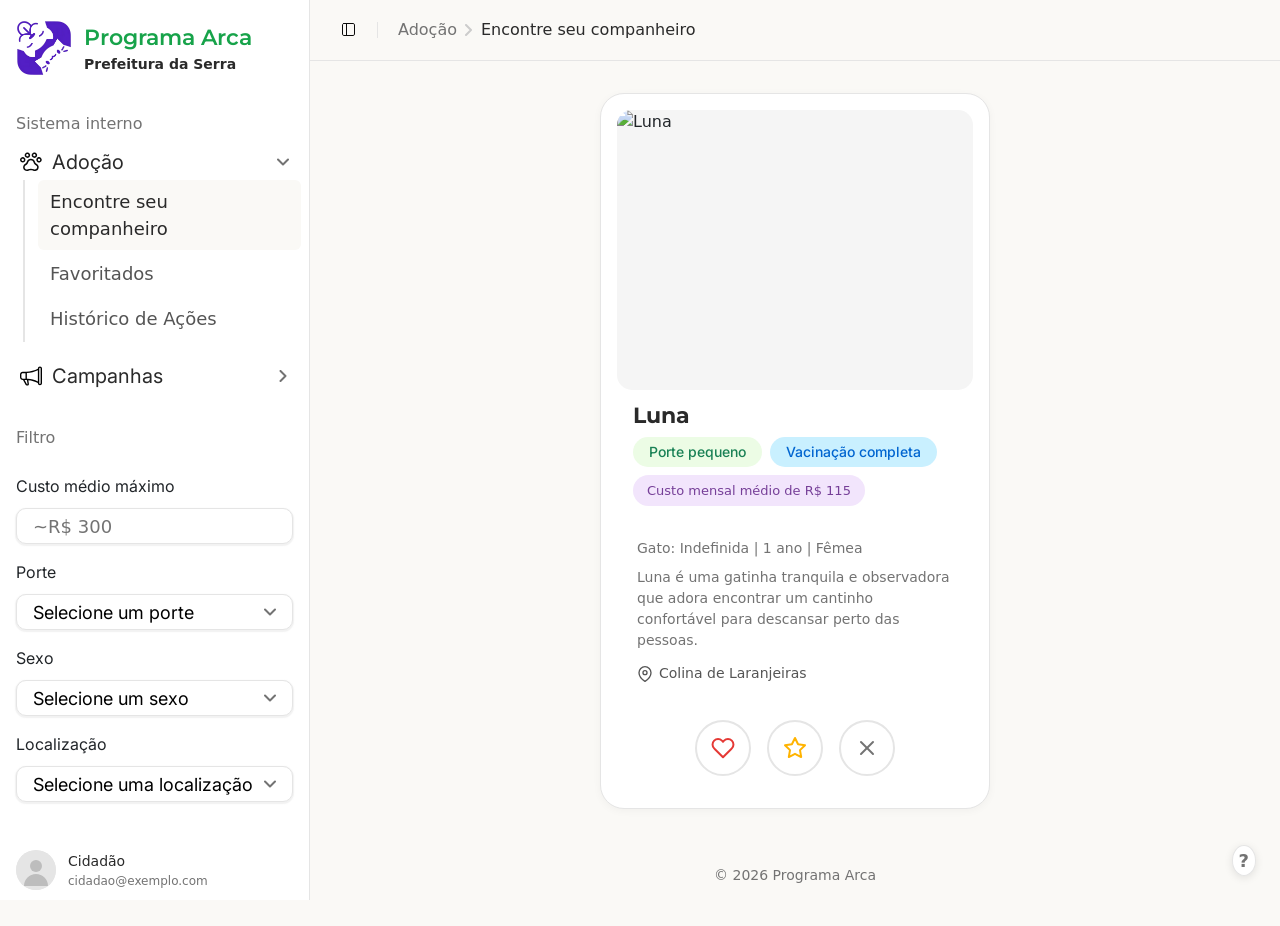
==== adocao.html @ 63f93a01 "💩 Estruturando de novo" ====
<!DOCTYPE html>
<html lang="pt-BR">
<head>
    <meta charset="UTF-8">
    <meta name="viewport" content="width=device-width, initial-scale=1.0">
    <title>Encontre seu companheiro - Programa Arca</title>
    <link rel="preconnect" href="https://fonts.googleapis.com">
    <link rel="preconnect" href="https://fonts.gstatic.com" crossorigin>
    <link href="https://fonts.googleapis.com/css2?family=Inter:ital,opsz,wght@0,14..32,100..900;1,14..32,100..900&family=Montserrat:ital,wght@0,100..900;1,100..900&display=swap" rel="stylesheet">
    <link href="https://cdn.jsdelivr.net/npm/bootstrap@5.3.8/dist/css/bootstrap.min.css" rel="stylesheet" integrity="sha384-sRIl4kxILFvY47J16cr9ZwB07vP4J8+LH7qKQnuqkuIAvNWLzeN8tE5YBujZqJLB" crossorigin="anonymous">
    <link rel="stylesheet" href="./assets/css/style.css"/>
    <link rel="stylesheet" href="./assets/css/layout_interno.css"/>
    <link rel="stylesheet" href="./assets/css/forms.css"/>
    <link rel="stylesheet" href="./assets/css/adocao.css"/>
    <link rel="shortcut icon" href="./assets/imgs/prefeitura.png" type="image/x-icon">
</head>
<body>
    <div class="sistema-container">
        <aside class="sidebar" id="sidebar">
            <div class="sidebar-header">
                <img src="./assets/imgs/Logo.svg" alt="Logo Programa Arca" class="sidebar-logo">
                <div class="sidebar-brand">
                    <span class="sidebar-brand-arca">Programa Arca</span>
                    <span class="sidebar-brand-sub">Prefeitura da Serra</span>
                </div>
            </div>

            <p class="sidebar-label">Sistema interno</p>

            <nav class="sidebar-menu">
                <div class="sidebar-menu-item active">
                    <button class="sidebar-menu-toggle" data-menu="adocao">
                        <img src="./assets/imgs/icons/pata.svg" alt="" class="sidebar-menu-icon">
                        <span>Adoção</span>
                        <img src="./assets/imgs/icons/select-icon.svg" alt="" class="sidebar-menu-arrow">
                    </button>
                    <ul class="sidebar-submenu open" id="submenu-adocao">
                        <li><a href="./adocao.html" class="active">Encontre seu companheiro</a></li>
                        <li><a href="./favoritados.html">Favoritados</a></li>
                        <li><a href="./historico.html">Histórico de Ações</a></li>
                    </ul>
                </div>
                <div class="sidebar-menu-item">
                    <button class="sidebar-menu-toggle" data-menu="campanhas">
                        <img src="./assets/imgs/icons/megafone.svg" alt="" class="sidebar-menu-icon">
                        <span>Campanhas</span>
                        <img src="./assets/imgs/icons/select-icon.svg" alt="" class="sidebar-menu-arrow">
                    </button>
                    <ul class="sidebar-submenu" id="submenu-campanhas">
                        <li><a href="./campanhas.html">Visualizar campanhas</a></li>
                    </ul>
                </div>
            </nav>

            <p class="sidebar-label">Filtro</p>

            <div class="sidebar-filtros">
                <div class="form-group-arca">
                    <label for="filtro-custo">Custo médio máximo</label>
                    <input type="text" id="filtro-custo" placeholder="~R$ 300">
                </div>
                <div class="form-group-arca">
                    <label for="filtro-porte">Porte</label>
                    <select id="filtro-porte">
                        <option value="">Selecione um porte</option>
                        <option value="pequeno">Pequeno</option>
                        <option value="medio">Médio</option>
                        <option value="grande">Grande</option>
                    </select>
                    <div class="select-arca" data-select="filtro-porte"></div>
                </div>
                <div class="form-group-arca">
                    <label for="filtro-sexo">Sexo</label>
                    <select id="filtro-sexo">
                        <option value="">Selecione um sexo</option>
                        <option value="macho">Macho</option>
                        <option value="femea">Fêmea</option>
                    </select>
                    <div class="select-arca" data-select="filtro-sexo"></div>
                </div>
                <div class="form-group-arca">
                    <label for="filtro-localizacao">Localização</label>
                    <select id="filtro-localizacao">
                        <option value="">Selecione uma localização</option>
                        <option value="colina-de-laranjeiras">Colina de Laranjeiras</option>
                        <option value="centro">Centro</option>
                        <option value="jardim-floresta">Jardim Floresta</option>
                    </select>
                    <div class="select-arca" data-select="filtro-localizacao"></div>
                </div>
            </div>

            <div class="sidebar-user mt-auto">
                <div class="sidebar-user-avatar">
                    <img src="./assets/imgs/icons/user-avatar.svg" alt="Avatar">
                </div>
                <div class="sidebar-user-info">
                    <span class="sidebar-user-name">Cidadão</span>
                    <span class="sidebar-user-email">cidadao@exemplo.com</span>
                </div>
            </div>
        </aside>

        <div class="main-content">
            <header class="topbar">
                <button class="topbar-menu-btn col-1" id="menu-toggle">
                    <svg width="24" height="24" viewBox="0 0 24 24" fill="none"><path d="M3 6H21M3 12H21M3 18H21" stroke="currentColor" stroke-width="2" stroke-linecap="round"/></svg>
                </button>
                <nav class="topbar-breadcrumb">
                    <img class="topbar-icon" src="./assets/imgs/icons/janela.svg" alt="">
                    <span class="topbar-breadcrumb-separator"></span>
                    <span>Adoção</span>
                    <svg width="8" height="12" viewBox="0 0 8 12" fill="none"><path d="M1 1L6 6L1 11" stroke="currentColor" stroke-width="2" stroke-linecap="round" stroke-linejoin="round"/></svg>
                    <span>Encontre seu companheiro</span>
                </nav>
            </header>

            <main class="content-area adocao-content" id="adocao-content">
                <div class="d-flex justify-content-center" id="swipe-card-container">
                </div>
            </main>

            <footer class="main-footer">
                <p>© 2026 Programa Arca</p>
            </footer>
        </div>
    </div>

    <!-- Botão de ajuda -->
    <button class="btn-ajuda" id="btn-ajuda">?</button>

    <!-- Modal de ajuda -->
    <div class="modal-overlay" id="modal-ajuda">
        <div class="modal-ajuda">
            <div class="modal-ajuda-header">
                <h2>Como funciona para adotar?</h2>
                <button class="modal-ajuda-close" id="modal-ajuda-close">&times;</button>
            </div>
            <div class="modal-ajuda-body">
                <p>Ao clicar no <strong>ícone de coração</strong>, você demonstra interesse em adotar e seus dados são enviados para a organização responsável pelo animal.</p>
                <p><strong>Mantenha suas informações atualizadas!</strong> É por meio delas que a ONG poderá entrar em contato com você para dar os próximos passos e ajudar esse encontro especial a acontecer. 🐾</p>
            </div>
        </div>
    </div>

    <script src="./assets/js/select.js"></script>
    <script src="./assets/js/adocao.js"></script>
    <script src="./assets/js/sistema.js"></script>
</body>
</html>
---- assets/css/style.css ----
:root {
    --cor-primaria: #FAF9F6;
    --cor-secundaria: #6B4EFF;
    --cor-terciaria: #17A34A;
    --cor-preto-0: #000000;
    --cor-preto: #2A2A2A;
    --bg-cor-info: #C9F0FF;
    --bg-cor-aviso: #FFEFD7;
    --bg-cor-sucesso: #ECFCE5;
    --text-cor-info: #0065D0;
    --text-cor-aviso: #A05E03;
    --text-cor-sucesso: #198155;
}

/* Geral */

body {
    width: 100%;
    background-color: var(--cor-primaria);
    scroll-behavior: smooth;
    overflow-x: hidden;
    &::-webkit-scrollbar {
        display: none;
    }
}

/* Fontes */

h1, h2 {
    font-family: "Montserrat", sans-serif;
    font-optical-sizing: auto;
    font-weight: 900;
    font-style: normal;
}

h3 {
    font-family: "Montserrat", sans-serif;
    font-optical-sizing: auto;
    font-weight: 800;
    font-style: normal;
}

h4 {
    font-family: "Montserrat", sans-serif;
    font-optical-sizing: auto;
    font-weight: 700;
    font-style: normal;
}

h5 {
    font-family: "Montserrat", sans-serif;
    font-optical-sizing: auto;
    font-weight: 600;
    font-style: normal;
}

.corpo {
    font-family: "Inter", sans-serif;
    font-optical-sizing: auto;
    font-weight: 400;
    font-style: normal;   
    font-size: 18px;
}

.corpo-lg {
    font-size: 20px !important;
}
.corpo-sm {
    font-size: 16px !important;
}
.corpo-micro {
    font-weight: 500 !important;
    font-size: 14px !important;
}

/* Botão */

.botao-arca {
    display: inline-block;
    padding: 1.5vh 2vw;
    font-size: clamp(1rem, 2.4vh, 1.3rem);
    font-family: "Montserrat", sans-serif;
    font-weight: 600;
    line-height: 1;
    color: var(--cor-primaria);
    background-color: transparent;
    border: 1px solid var(--cor-primaria);
    text-align: center;
    white-space: nowrap;
    vertical-align: baseline;
    border-radius: 48px;
    transition: 250ms ease-out;

    &:hover {
        background-color: var(--cor-terciaria) !important;
    }
}

.botao-roxo {
    color: var(--cor-secundaria) !important;
    border: 1px solid var(--cor-secundaria) !important;

    &:hover {
        color: var(--cor-primaria) !important;
        background-color: var(--cor-secundaria) !important;
    }
}

a {
    text-decoration: none;
}

/* Badges */

.badge-arca {
    display: inline-block;
    padding: 8px 16px;
    font-size: 14px;
    font-family: "Inter", sans-serif;
    font-weight: 500;
    line-height: 1;
    color: var(--cor-preto);
    background-color: #DFDFDF;
    text-align: center;
    white-space: nowrap;
    vertical-align: baseline;
    border-radius: 32px;
    user-select: none;
}

.badge-arca-info {
    color: var(--text-cor-info) !important;
    background-color: var(--bg-cor-info) !important;
}

.badge-arca-aviso {
    color: var(--text-cor-aviso) !important;
    background-color: var(--bg-cor-aviso) !important;
}

.badge-arca-sucesso {
    color: var(--text-cor-sucesso) !important;
    background-color: var(--bg-cor-sucesso) !important;
}

.badge-arca-roxa {
    color: var(--cor-preto) !important;
    background-color: #B093FE !important;
}

.badge-arca-rosa {
    color: #763F98 !important;
    background-color: #F2E5FC !important;
}

/* Cards de campanha */

.card-campanha, .card-org {
    border-radius: 24px !important;
    border-color: #E5E5E5;
}

.card-campanha-text {
    h4 {
        font-size: 1.4rem;
    }
}
---- assets/css/layout_interno.css ----
/* Layout principal */
.sistema-container {
    display: flex;
    min-height: 100vh;
}

/* Estrutura da Barra lateral */
.sidebar {
    width: 310px;
    height: 100vh;
    background-color: white;
    border-right: 1px solid #E5E5E5;
    display: flex;
    flex-direction: column;
    position: fixed;
    top: 0;
    left: 0;
    z-index: 100;
    overflow-y: scroll;
    scrollbar-width: none;
    transition: transform 0.3s ease;

    /* Header da barra lateral (logo etc) */
    .sidebar-header {
        display: flex;
        align-items: center;
        gap: 12px;
        padding: 20px 16px;

        .sidebar-logo {
            width: 56px;
            height: 56px;
        }

        .sidebar-brand {
            display: flex;
            flex-direction: column;
        }

        .sidebar-brand-arca {
            font-family: "Montserrat", sans-serif;
            font-weight: 600;
            font-size: 22px;
            color: var(--cor-terciaria);
        }

        .sidebar-brand-sub {
            font-size: 14px;
            font-weight: 600;
            color: var(--cor-preto);
        }
    }

    /* Label que serve de divisor */
    .sidebar-label {
        padding: 16px 16px 8px;
        font-size: 16px;
        margin: 0;
        color: #737373;
    }

    /* Itens da barra (telas, filtros etc) */

    .sidebar-menu {
        padding: 0 8px;
    }

    .sidebar-menu-item {
        margin-bottom: 4px;
    }

    .sidebar-menu-toggle {
        display: flex;
        align-items: center;
        gap: 10px;
        width: 100%;
        padding: 10px 12px;
        background: none;
        border: none;
        border-radius: 8px;
        font-family: "Inter", sans-serif;
        font-size: 20px;
        font-weight: 400;
        color: var(--cor-preto);
        cursor: pointer;
        transition: background-color 0.2s;
    
        &:hover {
            background-color: #F5F5F5;
        }
    }

    .sidebar-menu-icon {
        width: 22px;
        height: 22px;
    }

    .sidebar-menu-arrow {
        margin-left: auto;
        width: 12px;
        height: 8px;
        color: #737373;
        transform: rotate(-90deg);
        transition: transform 0.2s;
    }

    .sidebar-menu-item.active .sidebar-menu-arrow {
        transform: rotate(0deg);
    }

    .sidebar-submenu {
        position: relative;
        list-style: none;
        padding: 0 0 0 30px;
        max-height: 0;
        overflow: hidden;
        transition: max-height 0.3s ease;
    
        &.open {
            max-height: 200px;
        }
    
        li {
            margin-bottom: 2px;
        }
    
        a {
            display: block;
            padding: 8px 12px;
            font-size: 18px;
            color: #555;
            text-decoration: none;
            border-radius: 6px;
            transition: all 0.2s;
    
            &:hover {
                background-color: #F5F5F5;
                color: var(--cor-preto);
            }
    
            &.active {
                background-color: var(--cor-primaria);
                color: var(--cor-preto);
                font-weight: 500;
            }
        }

        &::before {
            content: "";
            position: absolute;
            left: 15px;
            height: 100%;
            width: 2px;
            background-color: #E5E5E5;
            /* border: 1px solid red; */
        }
    }

    /* Filtros na sidebar */
    .sidebar-filtros {
        padding: 16px;
    }
    
    .sidebar-filtros .form-group-arca {
        margin-bottom: 16px;
    }
    
    /* Usuário no footerzinho */
    .sidebar-user {
        display: flex;
        align-items: center;
        gap: 12px;
        padding: 16px;
    }
    
    .sidebar-user-avatar {
        width: 40px;
        height: 40px;
        border-radius: 50%;
        background-color: #E5E5E5;
        display: flex;
        align-items: center;
        justify-content: center;
        overflow: hidden;
    
        img {
            width: 100%;
            height: 100%;
            object-fit: cover;
        }
    }
    
    .sidebar-user-info {
        display: flex;
        flex-direction: column;
    }
    
    .sidebar-user-name {
        font-size: 14px;
        font-weight: 500;
        color: var(--cor-preto);
    }
    
    .sidebar-user-email {
        font-size: 12px;
        color: #737373;
    }
}


/* Conteúdo principal fora menu */
.main-content {
    flex: 1;
    margin-left: 310px;
    display: flex;
    flex-direction: column;
    min-height: 100vh;
}

/* Barra de breadcrumb na parte de cima*/
.topbar {
    display: flex;
    align-items: center;
    gap: 16px;
    padding: 10px 32px;
    background-color: transparent;
    border-bottom: 1px solid #E5E5E5;
}

.topbar-menu-btn {
    display: none;
    background: none;
    border: none;
    padding: 4px;
    cursor: pointer;
    color: var(--cor-preto);

    &:hover {
        background-color: #F5F5F5;
    }
}

.topbar-breadcrumb {
    display: flex;
    align-items: center;
    gap: 8px;
    font-size: 16px;
    color: #737373;

    svg {
        color: #ccc;
    }

    span:last-child {
        color: var(--cor-preto);
        font-weight: 500;
    }

    .topbar-breadcrumb-separator {
        width: 1px;
        height: 16px;
        margin: 12px;
        background-color: #E5E5E5;
    }

}


/* Área de conteúdo */
.content-area {
    flex: 1;
    padding: 32px;
}

.content-header {
    display: flex;
    justify-content: space-between;
    align-items: center;
    margin-bottom: 32px;
}

.content-title {
    font-family: "Montserrat", sans-serif;
    font-size: 24px;
    font-weight: 700;
    color: var(--cor-preto);
    display: none;
}


/* Footer */
.main-footer {
    padding: 24px 32px;
    text-align: center;
    font-size: 14px;
    color: #737373;
}

/* Responsivo */
@media (max-width: 992px) {
    .sidebar {
        transform: translateX(-100%);

        &.open {
            transform: translateX(0);
        }
    }

    .main-content {
        margin-left: 0;
    }

    .topbar-menu-btn {
        display: block;
    }

    .content-title {
        display: block;
    }

    .content-area {
        padding: 24px 16px;
    }
}
---- assets/css/forms.css ----
/* Customizações de input padrão */
.form-group-arca {
    label {
        font-family: "Inter", sans-serif;
        font-optical-sizing: auto;
        font-weight: 400;
        font-style: normal;   
        font-size: 16px;
        margin-bottom: 10px;
    }

    input {
        width: 100%;
        height: 36px;
        padding: 12px 16px;
        border: 1px solid #E5E5E5;
        border-radius: 10px;
        box-shadow: 0px 1px 1px 1px rgba(229, 229, 229, 0.5);
        font-size: 18px;
        color: #000000;
        transition: border-color 0.2s;
        background-color: white;
    
        &:focus {
            outline: none;
            border-color: #737373;
            box-shadow: 0 0 0 3px rgba(229, 229, 229, 1);
        }
    
        &::placeholder {
            color: #737373;
        }
    }

    select {
        display: none;
    }
}

button {
    width: 100%;
    height: 36px;
    background-color: white;
    color: var(--cor-preto);
    border: 1px solid #E5E5E5;
    border-radius: 10px;
    font-size: 16px;
    font-weight: 500;
    cursor: pointer;
    transition: background-color 0.3s;

    &[type="submit"] {
        background-color: var(--cor-terciaria);
        color: white;
        border: none;
        font-weight: 300;
        
        &:hover {
            background-color: #169042;
        }
    }
    &:hover {
        background-color: #F5F5F5;
    }
}

/* Select customizado */
.select-arca {
    position: relative;
    width: 100%;
    font-family: "Inter", sans-serif;
}

.select-arca-trigger {
    display: flex;
    align-items: center;
    justify-content: space-between;
    width: 100%;
    height: 36px;
    padding: 12px 16px;
    background-color: white;
    border: 1px solid #E5E5E5;
    border-radius: 10px;
    box-shadow: 0px 1px 1px 1px rgba(229, 229, 229, 0.5);
    font-size: 18px;
    color: #000000;
    cursor: pointer;
    transition: border-color 0.2s;

    &:hover {
        border-color: #737373;
    }
}

.select-arca-trigger img {
    width: 12px;
    height: 8px;
    color: #737373;
    transition: transform 0.2s;
}

.select-arca.aberto .select-arca-trigger img {
    transform: rotate(180deg);
}

.select-arca-options {
    position: absolute;
    top: calc(100% + 4px);
    left: 0;
    width: 100%;
    background-color: white;
    border: 1px solid #E5E5E5;
    border-radius: 10px;
    box-shadow: 0 4px 12px rgba(0, 0, 0, 0.1);
    z-index: 1000;
    opacity: 0;
    visibility: hidden;
    transform: translateY(-8px);
    transition: all 0.2s ease;
    max-height: 200px;
    overflow-y: auto;
    scrollbar-width: none;
}

.select-arca.aberto .select-arca-options {
    opacity: 1;
    visibility: visible;
    transform: translateY(0);
}

.select-arca-header {
    padding: 12px 16px 8px;
    font-size: 14px;
    color: #737373;
}

.select-arca-option {
    display: flex;
    align-items: center;
    justify-content: space-between;
    padding: 12px 16px;
    font-size: 16px;
    color: #000000;
    cursor: pointer;
    transition: background-color 0.15s;

    &:first-of-type {
        border-radius: 10px 10px 0 0;
    }

    &:last-child {
        border-radius: 0 0 10px 10px;
    }

    &:hover {
        background-color: #F5F5F5;
    }

    &.selected {
        font-weight: 500;
    }
}

.select-arca-option-check {
    width: 16px;
    height: 16px;
    color: var(--cor-preto);
    opacity: 0;
    transition: opacity 0.15s;
}

.select-arca-option.selected .select-arca-option-check {
    opacity: 1;
}

@media (max-width: 992px) {
    .form-group-arca {
        margin-bottom: 16px !important;
    }
}
---- assets/css/adocao.css ----
.adocao-content {
    display: flex;
    flex-direction: column;
    align-items: center;
    justify-content: center;
    min-height: calc(100vh - 140px);
    padding: 32px;
}

#swipe-card-container {
    width: 100%;
    display: flex;
    justify-content: center;
}

#swipe-card-container .card-animal {
    animation: fadeInCard 0.35s ease-out;
    transition: opacity 0.3s ease, transform 0.3s ease;
}

#swipe-card-container .card-animal.saindo {
    opacity: 0;
    transform: translateX(40px) scale(0.95);
}

@keyframes fadeInCard {
    from {
        opacity: 0;
        transform: translateX(-20px) scale(0.97);
    }
    to {
        opacity: 1;
        transform: translateX(0) scale(1);
    }
}

/* Estado vazio */
.swipe-empty {
    text-align: center;
    color: #737373;
    padding: 60px 32px;
}

.swipe-empty h3 {
    font-family: "Montserrat", sans-serif;
    font-size: 22px;
    font-weight: 600;
    margin-bottom: 8px;
    color: var(--cor-preto);
}

/* Card do animal */
.card-animal {
    width: 100%;
    max-width: 390px;
    border-radius: 24px !important;
    border: 1px solid #E5E5E5;
    overflow: hidden;
    background: white;
    box-shadow: 0 2px 8px rgba(0, 0, 0, 0.04);
    transition: box-shadow 0.2s;

    &:hover {
        box-shadow: 0 4px 16px rgba(0, 0, 0, 0.08);
    }

    .card-body {
        display: flex;
        flex-direction: column;
        gap: 12px;
        padding: 0;
    }
}

.card-animal-img {
    width: 100%;
    height: 280px;
    border-radius: 15px;
    object-fit: cover;
    background-color: #F5F5F5;
}

.card-animal-text {
    padding: 0 16px;

    h4 {
        font-family: "Montserrat", sans-serif;
        font-size: 1.4rem;
        font-weight: 700;
        color: var(--cor-preto);
        margin-bottom: 8px;
    }
}

.card-animal-badges {
    display: flex;
    flex-wrap: wrap;
    gap: 8px;
    margin-bottom: 8px;
}

.card-animal-custo {
    display: inline-block;
    padding: 6px 14px;
    font-size: 13px;
    font-weight: 500;
    color: #763F98;
    background-color: #F2E5FC;
    border-radius: 16px;
    margin-bottom: 12px;
}

.card-animal-info {
    padding: 0 20px;

    p {
        font-size: 14px;
        color: #737373;
        margin-bottom: 8px;
        line-height: 1.5;

        &:last-child {
            margin-bottom: 0;
        }
    }
}

.card-animal-localizacao {
    display: flex;
    align-items: center;
    gap: 6px;
    padding: 0 20px;
    font-size: 14px;
    color: #555;
    margin-bottom: 8px;

    svg {
        width: 16px;
        height: 16px;
        flex-shrink: 0;
    }
}

.card-animal-footer {
    display: flex;
    align-items: center;
    justify-content: center;
    gap: 16px;
    padding: 16px 20px;
}

/* Botões de ação */
.action-btn {
    position: relative;
    width: 56px;
    height: 56px;
    border-radius: 50%;
    border: 2px solid #E5E5E5;
    background: white;
    display: flex;
    align-items: center;
    justify-content: center;
    cursor: pointer;
    transition: all 0.2s ease;
}

.action-btn:hover {
    border-color: #ccc;
    transform: translateY(-2px);
}

.action-btn svg {
    width: 24px;
    height: 24px;
    transition: all 0.2s ease;
}

/* Botão de interesse (coração) */
.action-btn.btn-interesse {
    border-color: #E5E5E5;
    background: white;

    svg {
        stroke: #E53935;
        fill: none;
    }
}

.action-btn.btn-interesse:hover {
    border-color: #E53935;
    background: #FFEBEE;
}

.action-btn.action-btn.btn-interesse.active {
    border-color: #E53935;
    background: #FFF5F5;

    svg {
        fill: #E53935;
    }
}

/* Botão de favorito (estrela) */
.action-btn.btn-favorito {
    border-color: #E5E5E5;
    background: white;

    svg {
        stroke: #FFB300;
        fill: none;
    }
}

.action-btn.btn-favorito:hover {
    border-color: #FFB300;
    background: #FFFDE7;
}

.action-btn.btn-favorito.active {
    border-color: #FFB300;
    background: #FFFDE7;

    svg {
        fill: #FFB300;
    }
}

/* Botão de próximo (X) */
.action-btn.btn-proximo {
    border-color: #E5E5E5;
    background: white;

    svg {
        stroke: #737373;
    }
}

.action-btn.btn-proximo:hover {
    border-color: #737373;
    background: #F5F5F5;
}

/* Tooltip */
.action-btn .tooltip-text {
    position: absolute;
    bottom: calc(100% + 10px);
    left: 50%;
    transform: translateX(-50%);
    background: var(--cor-preto);
    color: white;
    font-size: 12px;
    font-family: "Inter", sans-serif;
    padding: 6px 12px;
    border-radius: 6px;
    white-space: nowrap;
    opacity: 0;
    visibility: hidden;
    transition: all 0.2s ease;
    pointer-events: none;
}

.action-btn .tooltip-text::after {
    content: "";
    position: absolute;
    top: 100%;
    left: 50%;
    transform: translateX(-50%);
    border: 5px solid transparent;
    border-top-color: var(--cor-preto);
}

.action-btn:hover .tooltip-text {
    opacity: 1;
    visibility: visible;
}

/* Botão de ajuda */
.btn-ajuda {
    position: fixed;
    bottom: 24px;
    right: 24px;
    width: 40px;
    height: 40px;
    border-radius: 50%;
    background: white;
    border: 1px solid #E5E5E5;
    box-shadow: 0 2px 8px rgba(0, 0, 0, 0.1);
    font-size: 18px;
    font-weight: 600;
    color: #737373;
    cursor: pointer;
    display: flex;
    align-items: center;
    justify-content: center;
    z-index: 50;
    transition: all 0.2s ease;
    width: auto;
    height: auto;

    &:hover {
        background: #F5F5F5;
        border-color: #ccc;
    }
}

/* Modal de ajuda */
.modal-overlay {
    position: fixed;
    top: 0;
    left: 0;
    width: 100%;
    height: 100%;
    background-color: rgba(0, 0, 0, 0.5);
    display: flex;
    align-items: center;
    justify-content: center;
    z-index: 1000;
    opacity: 0;
    visibility: hidden;
    transition: all 0.3s ease;

    &.open {
        opacity: 1;
        visibility: visible;
    }
}

.modal-ajuda {
    background: white;
    border-radius: 16px;
    width: 90%;
    max-width: 500px;
    padding: 32px;
    transform: scale(0.9);
    transition: transform 0.3s ease;

    .modal-overlay.open & {
        transform: scale(1);
    }
}

.modal-ajuda-header {
    display: flex;
    justify-content: space-between;
    align-items: center;
    margin-bottom: 20px;

    h2 {
        font-family: "Montserrat", sans-serif;
        font-size: 20px;
        font-weight: 700;
        color: var(--cor-preto);
        margin: 0;
    }
}

.modal-ajuda-close {
    background: none;
    border: none;
    font-size: 28px;
    color: #737373;
    cursor: pointer;
    padding: 0;
    line-height: 1;
    width: auto;
    height: auto;

    &:hover {
        color: var(--cor-preto);
        background: none;
    }
}

.modal-ajuda-body {
    p {
        font-size: 16px;
        color: #555;
        line-height: 1.6;
        margin-bottom: 16px;

        &:last-child {
            margin-bottom: 0;
        }

        strong {
            color: var(--cor-preto);
        }
    }
}

/* Responsivo */
@media (max-width: 768px) {
    .adocao-content {
        padding: 16px;
    }

    #swipe-card-container {
        max-width: 100%;
    }

    .card-animal {
        max-width: 100%;
    }

    .card-animal-footer {
        gap: 12px;
    }

    .action-btn {
        width: 40px;
        height: 40px;
    }

    .action-btn svg {
        width: 20px;
        height: 20px;
    }
}
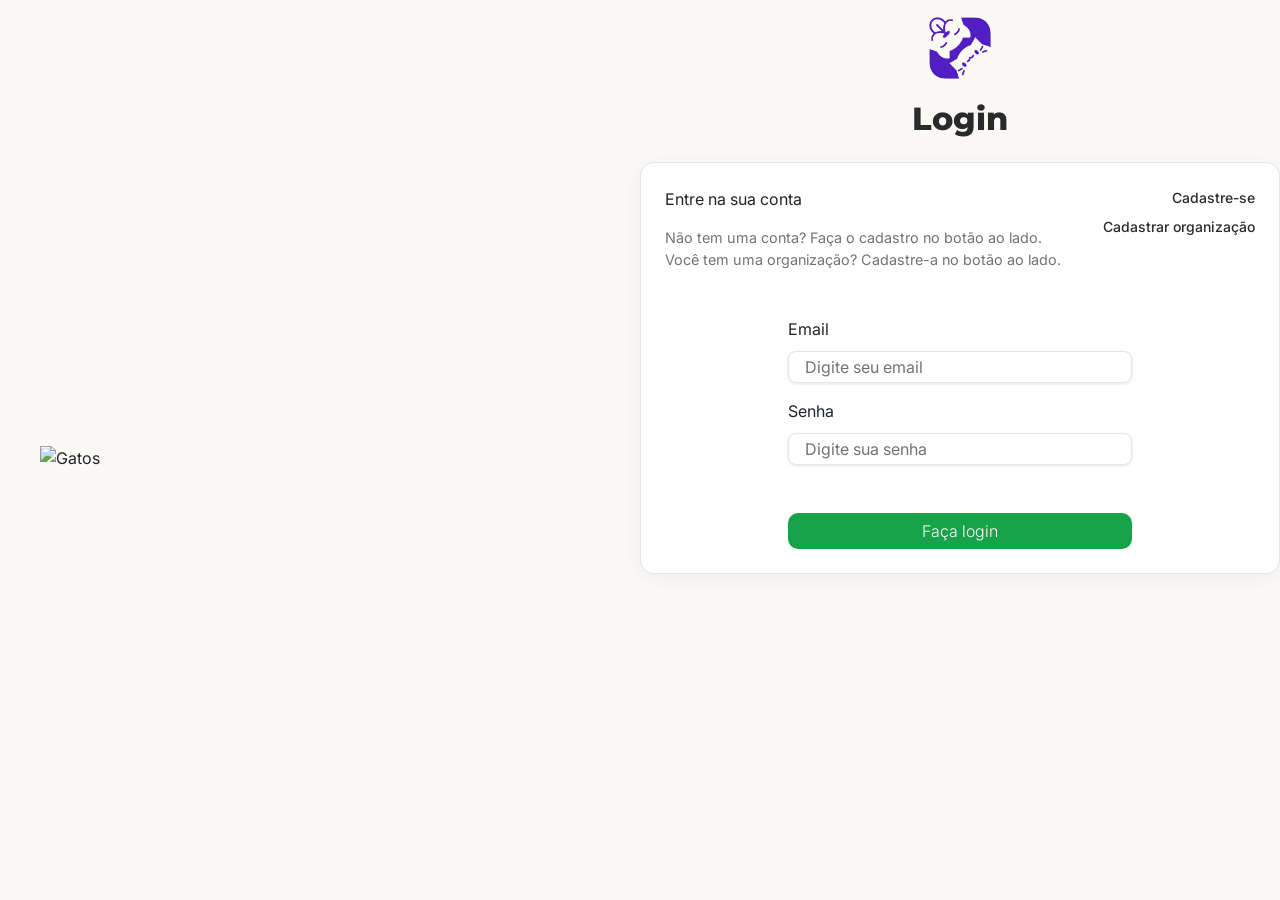
==== commit 1328730b: "✨ Centralizando JS" ====
--- a/adocao.html
+++ b/adocao.html
@@ -95,8 +95,8 @@
                     <img src="./assets/imgs/icons/user-avatar.svg" alt="Avatar">
                 </div>
                 <div class="sidebar-user-info">
-                    <span class="sidebar-user-name">Cidadão</span>
-                    <span class="sidebar-user-email">cidadao@exemplo.com</span>
+                    <span class="sidebar-user-name" id="side-user-name">Cidadao</span>
+                    <span class="sidebar-user-email" id="side-user-email">cidadao@exemplo.com</span>
                 </div>
             </div>
         </aside>
@@ -143,6 +143,9 @@
         </div>
     </div>
 
+    <script src="https://code.jquery.com/jquery-3.7.1.min.js"></script>
+    <script src="./assets/js/funcoes.js"></script>
+    <script src="./assets/js/conexao_bd.js"></script>
     <script src="./assets/js/select.js"></script>
     <script src="./assets/js/adocao.js"></script>
     <script src="./assets/js/sistema.js"></script>
--- a/assets/css/style.css
+++ b/assets/css/style.css
@@ -59,14 +59,14 @@
     font-optical-sizing: auto;
     font-weight: 400;
     font-style: normal;   
-    font-size: 18px;
+    font-size: clamp(1rem, 0.6vw, 1.5rem);
 }
 
 .corpo-lg {
     font-size: 20px !important;
 }
 .corpo-sm {
-    font-size: 16px !important;
+    font-size: clamp(0.9rem, 0.85vw, 1rem);
 }
 .corpo-micro {
     font-weight: 500 !important;
--- a/assets/css/forms.css
+++ b/assets/css/forms.css
@@ -5,18 +5,19 @@
         font-optical-sizing: auto;
         font-weight: 400;
         font-style: normal;   
-        font-size: 16px;
+        font-size: clamp(1rem, 1vw, 1.2rem);
         margin-bottom: 10px;
     }
 
     input {
         width: 100%;
-        height: 36px;
-        padding: 12px 16px;
+        height: fit-content;
+        padding: clamp(0.2rem, 0.25vw, 0.75rem)
+                 clamp(0.875rem, 1.5vw, 1rem);
         border: 1px solid #E5E5E5;
-        border-radius: 10px;
+        border-radius: 8px;
         box-shadow: 0px 1px 1px 1px rgba(229, 229, 229, 0.5);
-        font-size: 18px;
+        font-size: clamp(1rem, 1.06vw, 1.1rem);
         color: #000000;
         transition: border-color 0.2s;
         background-color: white;
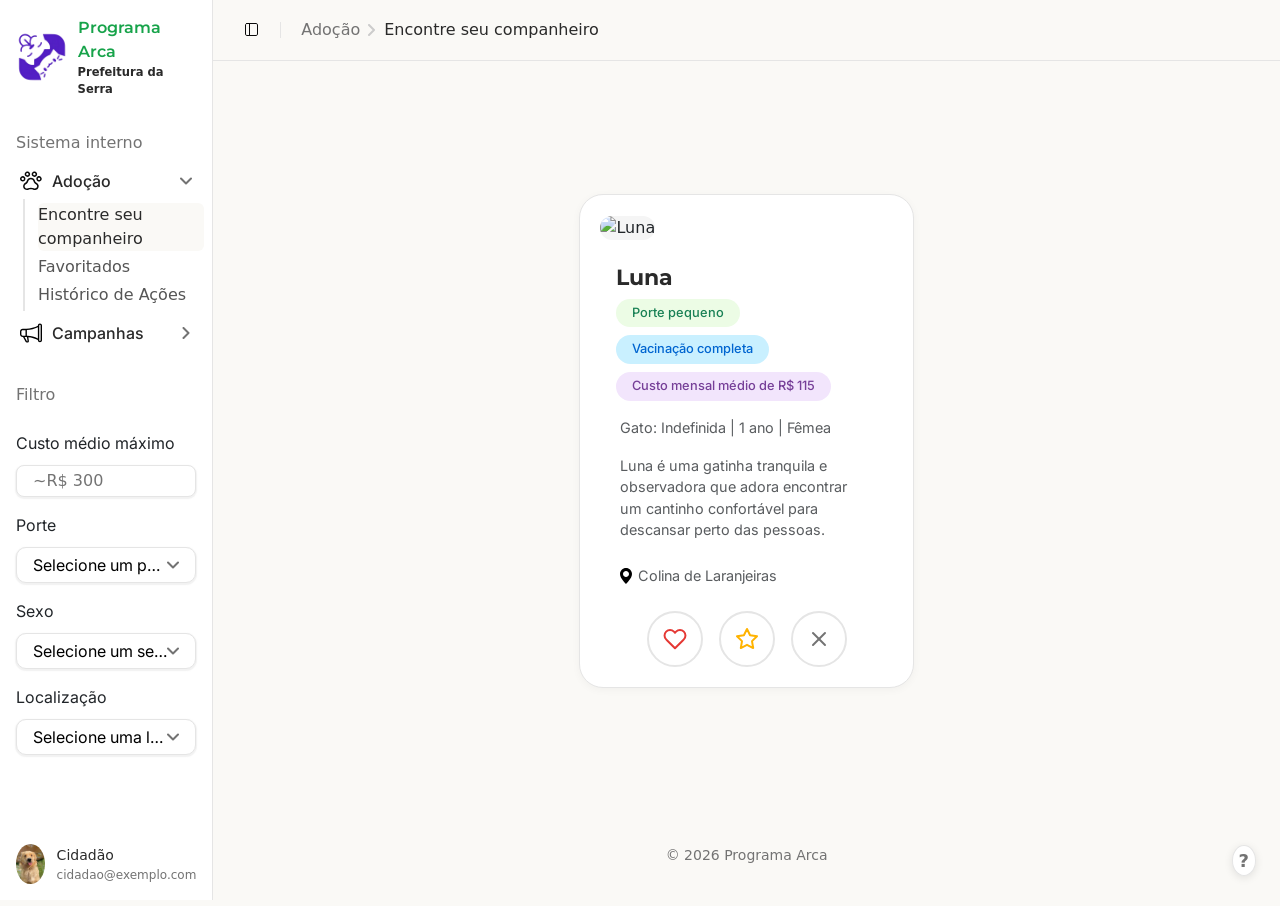
==== commit 1b103f2d: "📱 Corrigindo responsividade" ====
--- a/adocao.html
+++ b/adocao.html
@@ -16,7 +16,7 @@
 </head>
 <body>
     <div class="sistema-container">
-        <aside class="sidebar" id="sidebar">
+        <aside class="sidebar col-10 col-md-2" id="sidebar">
             <div class="sidebar-header">
                 <img src="./assets/imgs/Logo.svg" alt="Logo Programa Arca" class="sidebar-logo">
                 <div class="sidebar-brand">
@@ -34,8 +34,8 @@
                         <span>Adoção</span>
                         <img src="./assets/imgs/icons/select-icon.svg" alt="" class="sidebar-menu-arrow">
                     </button>
-                    <ul class="sidebar-submenu open" id="submenu-adocao">
-                        <li><a href="./adocao.html" class="active">Encontre seu companheiro</a></li>
+                    <ul class="sidebar-submenu open m-0" id="submenu-adocao">
+                        <li><a href="./adocao.html" class="active corpo-sm">Encontre seu companheiro</a></li>
                         <li><a href="./favoritados.html">Favoritados</a></li>
                         <li><a href="./historico.html">Histórico de Ações</a></li>
                     </ul>
@@ -92,23 +92,23 @@
 
             <div class="sidebar-user mt-auto">
                 <div class="sidebar-user-avatar">
-                    <img src="./assets/imgs/icons/user-avatar.svg" alt="Avatar">
+                    <img src="./assets/imgs/avatar-exemplo.jpg" alt="Avatar">
                 </div>
                 <div class="sidebar-user-info">
-                    <span class="sidebar-user-name" id="side-user-name">Cidadao</span>
-                    <span class="sidebar-user-email" id="side-user-email">cidadao@exemplo.com</span>
+                    <span class="sidebar-user-name">Cidadão</span>
+                    <span class="sidebar-user-email">cidadao@exemplo.com</span>
                 </div>
             </div>
         </aside>
 
         <div class="main-content">
             <header class="topbar">
-                <button class="topbar-menu-btn col-1" id="menu-toggle">
+                <button class="topbar-menu-btn col-2" id="menu-toggle">
                     <svg width="24" height="24" viewBox="0 0 24 24" fill="none"><path d="M3 6H21M3 12H21M3 18H21" stroke="currentColor" stroke-width="2" stroke-linecap="round"/></svg>
                 </button>
                 <nav class="topbar-breadcrumb">
-                    <img class="topbar-icon" src="./assets/imgs/icons/janela.svg" alt="">
-                    <span class="topbar-breadcrumb-separator"></span>
+                    <img class="topbar-icon d-none d-md-block" src="./assets/imgs/icons/janela.svg" alt="">
+                    <span class="topbar-breadcrumb-separator d-none d-md-block"></span>
                     <span>Adoção</span>
                     <svg width="8" height="12" viewBox="0 0 8 12" fill="none"><path d="M1 1L6 6L1 11" stroke="currentColor" stroke-width="2" stroke-linecap="round" stroke-linejoin="round"/></svg>
                     <span>Encontre seu companheiro</span>
--- a/assets/css/style.css
+++ b/assets/css/style.css
@@ -115,7 +115,7 @@
 .badge-arca {
     display: inline-block;
     padding: 8px 16px;
-    font-size: 14px;
+    font-size: clamp(0.77rem, 1vw, 0.8rem);
     font-family: "Inter", sans-serif;
     font-weight: 500;
     line-height: 1;
--- a/assets/css/layout_interno.css
+++ b/assets/css/layout_interno.css
@@ -6,8 +6,9 @@
 
 /* Estrutura da Barra lateral */
 .sidebar {
-    width: 310px;
-    height: 100vh;
+    box-sizing: border-box;
+    /* width: 17vw; */
+    height: 100%;
     background-color: white;
     border-right: 1px solid #E5E5E5;
     display: flex;
@@ -16,7 +17,7 @@
     top: 0;
     left: 0;
     z-index: 100;
-    overflow-y: scroll;
+    /* overflow-y: scroll; */
     scrollbar-width: none;
     transition: transform 0.3s ease;
 
@@ -25,11 +26,10 @@
         display: flex;
         align-items: center;
         gap: 12px;
-        padding: 20px 16px;
+        padding: 1rem 1.1rem;
 
         .sidebar-logo {
-            width: 56px;
-            height: 56px;
+            height: 3rem;
         }
 
         .sidebar-brand {
@@ -40,12 +40,12 @@
         .sidebar-brand-arca {
             font-family: "Montserrat", sans-serif;
             font-weight: 600;
-            font-size: 22px;
+            font-size: clamp(1rem, 1.1vw, 3rem);
             color: var(--cor-terciaria);
         }
 
         .sidebar-brand-sub {
-            font-size: 14px;
+            font-size: clamp(0.7rem, 0.9vw, 1rem);
             font-weight: 600;
             color: var(--cor-preto);
         }
@@ -79,8 +79,8 @@
         border: none;
         border-radius: 8px;
         font-family: "Inter", sans-serif;
-        font-size: 20px;
-        font-weight: 400;
+        font-size: clamp(1rem, 1.05vw, 1.1rem);
+        font-weight: 500;
         color: var(--cor-preto);
         cursor: pointer;
         transition: background-color 0.2s;
@@ -127,7 +127,7 @@
         a {
             display: block;
             padding: 8px 12px;
-            font-size: 18px;
+            font-size: clamp(1rem, 1vw, 1.5rem);
             color: #555;
             text-decoration: none;
             border-radius: 6px;
@@ -159,6 +159,8 @@
     /* Filtros na sidebar */
     .sidebar-filtros {
         padding: 16px;
+        overflow-y: scroll;
+        height: stretch;
     }
     
     .sidebar-filtros .form-group-arca {
@@ -211,7 +213,7 @@
 /* Conteúdo principal fora menu */
 .main-content {
     flex: 1;
-    margin-left: 310px;
+    margin-left: 16.66%;
     display: flex;
     flex-direction: column;
     min-height: 100vh;
@@ -240,6 +242,11 @@
     }
 }
 
+.topbar-menu-btn svg,
+.topbar-menu-btn svg * {
+    pointer-events: none;
+}
+
 .topbar-breadcrumb {
     display: flex;
     align-items: center;
@@ -321,4 +328,21 @@
     .content-area {
         padding: 24px 16px;
     }
-}
+
+    .topbar {
+        padding: 10px 14px;
+    }
+}
+
+
+/* Responsivo */
+@media (min-width: 1200px) {
+    .sidebar {
+        .sidebar-submenu {
+            a {
+                padding: 0;
+                margin: 4px 0;
+            }
+        }
+    }
+}
--- a/assets/css/forms.css
+++ b/assets/css/forms.css
@@ -78,12 +78,13 @@
     justify-content: space-between;
     width: 100%;
     height: 36px;
-    padding: 12px 16px;
+    padding: clamp(0.2rem, 0.25vw, 0.75rem)
+             clamp(0.875rem, 1.5vw, 1rem);
     background-color: white;
     border: 1px solid #E5E5E5;
     border-radius: 10px;
     box-shadow: 0px 1px 1px 1px rgba(229, 229, 229, 0.5);
-    font-size: 18px;
+    font-size: clamp(1rem, 1.06vw, 1.1rem);
     color: #000000;
     cursor: pointer;
     transition: border-color 0.2s;
@@ -174,6 +175,12 @@
     opacity: 1;
 }
 
+.select-arca-selected {
+    white-space: nowrap;
+    overflow: hidden;
+    text-overflow: ellipsis;
+}
+
 @media (max-width: 992px) {
     .form-group-arca {
         margin-bottom: 16px !important;
--- a/assets/css/adocao.css
+++ b/assets/css/adocao.css
@@ -51,8 +51,6 @@
 
 /* Card do animal */
 .card-animal {
-    width: 100%;
-    max-width: 390px;
     border-radius: 24px !important;
     border: 1px solid #E5E5E5;
     overflow: hidden;
@@ -64,17 +62,16 @@
         box-shadow: 0 4px 16px rgba(0, 0, 0, 0.08);
     }
 
-    .card-body {
+    /* .card-body {
         display: flex;
         flex-direction: column;
         gap: 12px;
         padding: 0;
-    }
+    } */
 }
 
 .card-animal-img {
     width: 100%;
-    height: 280px;
     border-radius: 15px;
     object-fit: cover;
     background-color: #F5F5F5;
@@ -146,7 +143,6 @@
     align-items: center;
     justify-content: center;
     gap: 16px;
-    padding: 16px 20px;
 }
 
 /* Botões de ação */
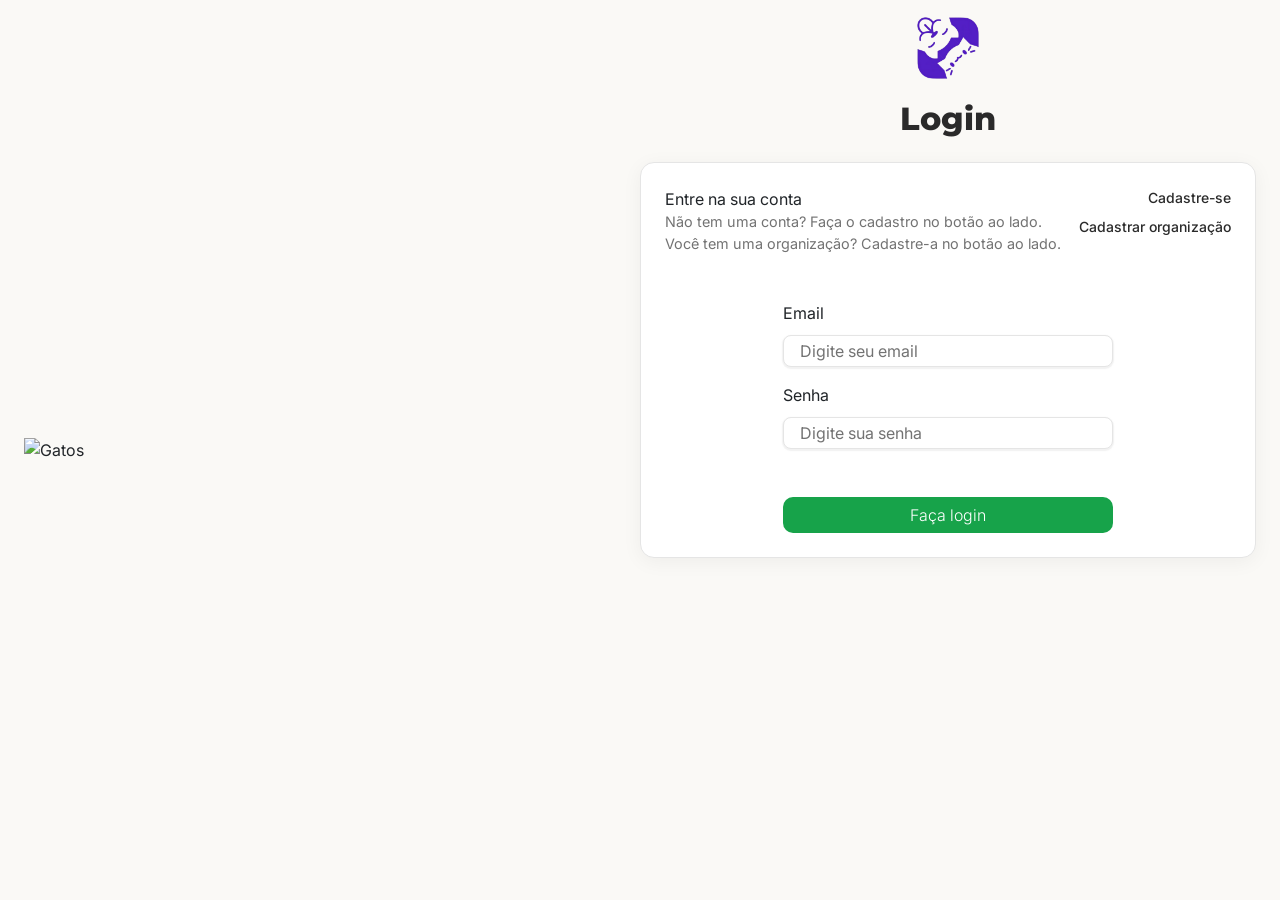
==== commit a96c78e1: "Merge com a branch 'main'" ====
--- a/adocao.html
+++ b/adocao.html
@@ -95,8 +95,8 @@
                     <img src="./assets/imgs/avatar-exemplo.jpg" alt="Avatar">
                 </div>
                 <div class="sidebar-user-info">
-                    <span class="sidebar-user-name">Cidadão</span>
-                    <span class="sidebar-user-email">cidadao@exemplo.com</span>
+                    <span class="sidebar-user-name" id="side-user-name">Cidadao</span>
+                    <span class="sidebar-user-email" id="side-user-email">cidadao@exemplo.com</span>
                 </div>
             </div>
         </aside>
--- a/assets/css/layout_interno.css
+++ b/assets/css/layout_interno.css
@@ -30,6 +30,7 @@
 
         .sidebar-logo {
             height: 3rem;
+            cursor: pointer;
         }
 
         .sidebar-brand {
@@ -303,6 +304,15 @@
     color: #737373;
 }
 
+/* Não encontrou nada */
+
+.empty {
+    text-align: center;
+    color: #737373;
+    padding: 80px 32px;
+    width: 100%;
+}
+
 /* Responsivo */
 @media (max-width: 992px) {
     .sidebar {
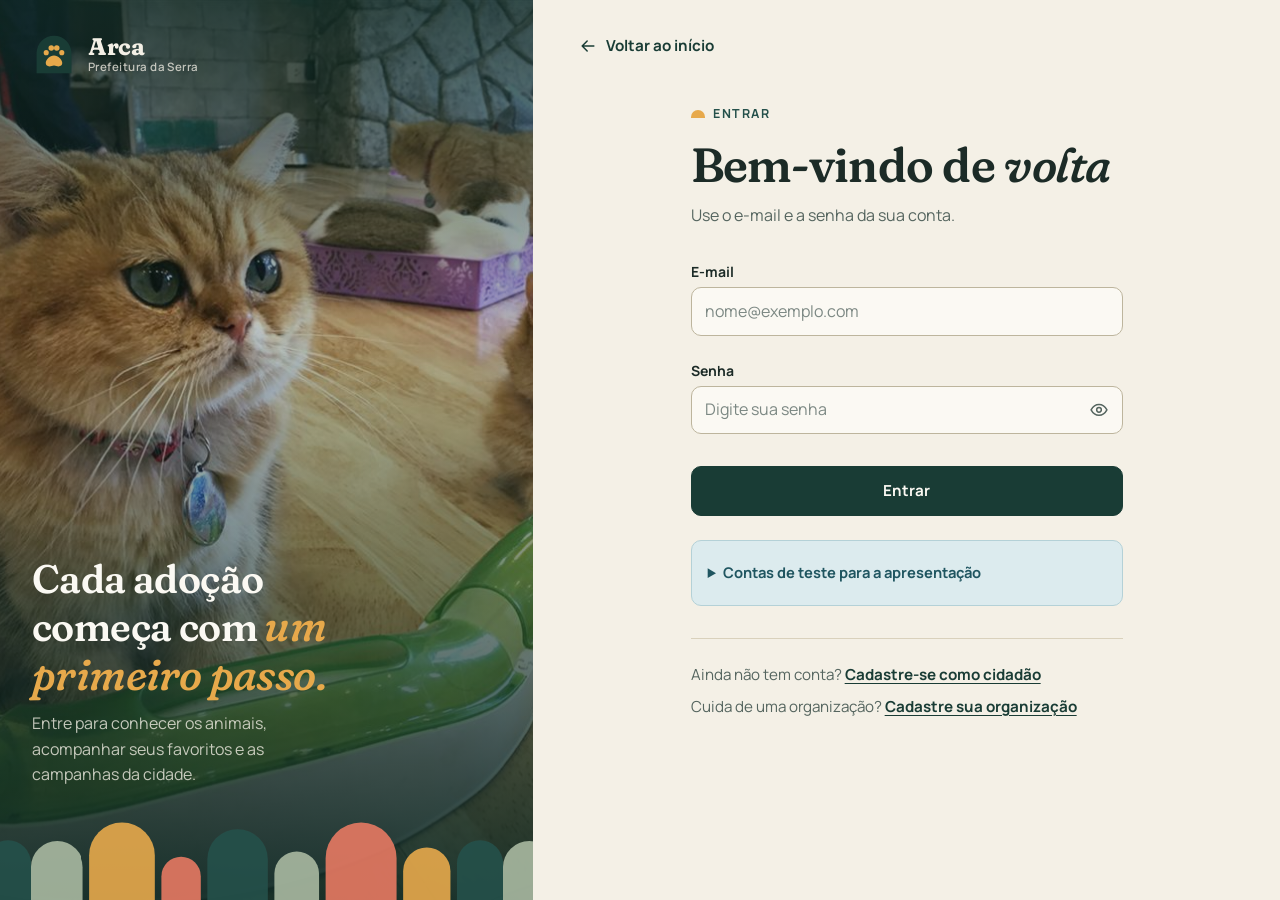
==== commit 6e844dd9: "🚀 V2: Todo código, design e sistema refatorado." ====
--- a/adocao.html
+++ b/adocao.html
@@ -6,148 +6,88 @@
     <title>Encontre seu companheiro - Programa Arca</title>
     <link rel="preconnect" href="https://fonts.googleapis.com">
     <link rel="preconnect" href="https://fonts.gstatic.com" crossorigin>
-    <link href="https://fonts.googleapis.com/css2?family=Inter:ital,opsz,wght@0,14..32,100..900;1,14..32,100..900&family=Montserrat:ital,wght@0,100..900;1,100..900&display=swap" rel="stylesheet">
-    <link href="https://cdn.jsdelivr.net/npm/bootstrap@5.3.8/dist/css/bootstrap.min.css" rel="stylesheet" integrity="sha384-sRIl4kxILFvY47J16cr9ZwB07vP4J8+LH7qKQnuqkuIAvNWLzeN8tE5YBujZqJLB" crossorigin="anonymous">
-    <link rel="stylesheet" href="./assets/css/style.css"/>
-    <link rel="stylesheet" href="./assets/css/layout_interno.css"/>
-    <link rel="stylesheet" href="./assets/css/forms.css"/>
-    <link rel="stylesheet" href="./assets/css/adocao.css"/>
-    <link rel="shortcut icon" href="./assets/imgs/prefeitura.png" type="image/x-icon">
+    <link href="https://fonts.googleapis.com/css2?family=Fraunces:ital,opsz,wght,SOFT,WONK@0,9..144,400..700,0..100,0..1;1,9..144,400..700,0..100,0..1&family=Manrope:wght@400;500;600;700;800&display=swap" rel="stylesheet">
+    <link rel="stylesheet" href="./assets/css/style.css">
+    <link rel="stylesheet" href="./assets/css/interno.css">
+    <link rel="icon" href="./assets/imgs/favicon.svg" type="image/svg+xml">
 </head>
 <body>
-    <div class="sistema-container">
-        <aside class="sidebar col-10 col-md-2" id="sidebar">
-            <div class="sidebar-header">
-                <img src="./assets/imgs/Logo.svg" alt="Logo Programa Arca" class="sidebar-logo">
-                <div class="sidebar-brand">
-                    <span class="sidebar-brand-arca">Programa Arca</span>
-                    <span class="sidebar-brand-sub">Prefeitura da Serra</span>
+    <a class="pular" href="#conteudo">Pular para o conteúdo</a>
+
+    <div class="app">
+        <aside class="menu" id="menu"></aside>
+        <div class="veu" id="veu" hidden></div>
+
+        <div class="principal">
+            <header class="barra-mobile" id="barra-mobile"></header>
+
+            <main class="conteudo" id="conteudo">
+                <div class="cabecalho-pagina entrada">
+                    <div>
+                        <span class="sobrelinha">Adoção</span>
+                        <h1>Quem está <em>esperando</em> por você</h1>
+                        <p>Conheça um animal por vez. Se bater o coração, a organização responsável recebe seu contato.</p>
+                    </div>
+                    <button type="button" class="botao botao--texto" id="btn-ajuda">
+                        <svg class="icone" aria-hidden="true"><use href="./assets/imgs/icons/sprite.svg#ajuda"></use></svg>
+                        Como funciona?
+                    </button>
                 </div>
-            </div>
 
-            <p class="sidebar-label">Sistema interno</p>
+                <form class="filtros entrada" style="--i:1" id="filtros" role="search" aria-label="Filtrar animais" onsubmit="return false">
+                    <div class="campo">
+                        <label for="filtro-custo">Custo mensal máximo</label>
+                        <input type="text" id="filtro-custo" inputmode="numeric" placeholder="Ex.: R$ 300">
+                    </div>
+                    <div class="campo">
+                        <label for="filtro-porte">Porte</label>
+                        <select id="filtro-porte">
+                            <option value="">Todos os portes</option>
+                            <option value="pequeno">Pequeno</option>
+                            <option value="medio">Médio</option>
+                            <option value="grande">Grande</option>
+                        </select>
+                    </div>
+                    <div class="campo">
+                        <label for="filtro-sexo">Sexo</label>
+                        <select id="filtro-sexo">
+                            <option value="">Todos</option>
+                            <option value="macho">Macho</option>
+                            <option value="femea">Fêmea</option>
+                        </select>
+                    </div>
+                </form>
 
-            <nav class="sidebar-menu">
-                <div class="sidebar-menu-item active">
-                    <button class="sidebar-menu-toggle" data-menu="adocao">
-                        <img src="./assets/imgs/icons/pata.svg" alt="" class="sidebar-menu-icon">
-                        <span>Adoção</span>
-                        <img src="./assets/imgs/icons/select-icon.svg" alt="" class="sidebar-menu-arrow">
-                    </button>
-                    <ul class="sidebar-submenu open m-0" id="submenu-adocao">
-                        <li><a href="./adocao.html" class="active corpo-sm">Encontre seu companheiro</a></li>
-                        <li><a href="./favoritados.html">Favoritados</a></li>
-                        <li><a href="./historico.html">Histórico de Ações</a></li>
-                    </ul>
-                </div>
-                <div class="sidebar-menu-item">
-                    <button class="sidebar-menu-toggle" data-menu="campanhas">
-                        <img src="./assets/imgs/icons/megafone.svg" alt="" class="sidebar-menu-icon">
-                        <span>Campanhas</span>
-                        <img src="./assets/imgs/icons/select-icon.svg" alt="" class="sidebar-menu-arrow">
-                    </button>
-                    <ul class="sidebar-submenu" id="submenu-campanhas">
-                        <li><a href="./campanhas.html">Visualizar campanhas</a></li>
-                    </ul>
-                </div>
-            </nav>
+                <div id="swipe-card-container" class="entrada" style="--i:2" aria-live="polite"></div>
 
-            <p class="sidebar-label">Filtro</p>
-
-            <div class="sidebar-filtros">
-                <div class="form-group-arca">
-                    <label for="filtro-custo">Custo médio máximo</label>
-                    <input type="text" id="filtro-custo" placeholder="~R$ 300">
-                </div>
-                <div class="form-group-arca">
-                    <label for="filtro-porte">Porte</label>
-                    <select id="filtro-porte">
-                        <option value="">Selecione um porte</option>
-                        <option value="pequeno">Pequeno</option>
-                        <option value="medio">Médio</option>
-                        <option value="grande">Grande</option>
-                    </select>
-                    <div class="select-arca" data-select="filtro-porte"></div>
-                </div>
-                <div class="form-group-arca">
-                    <label for="filtro-sexo">Sexo</label>
-                    <select id="filtro-sexo">
-                        <option value="">Selecione um sexo</option>
-                        <option value="macho">Macho</option>
-                        <option value="femea">Fêmea</option>
-                    </select>
-                    <div class="select-arca" data-select="filtro-sexo"></div>
-                </div>
-                <div class="form-group-arca">
-                    <label for="filtro-localizacao">Localização</label>
-                    <select id="filtro-localizacao">
-                        <option value="">Selecione uma localização</option>
-                        <option value="colina-de-laranjeiras">Colina de Laranjeiras</option>
-                        <option value="centro">Centro</option>
-                        <option value="jardim-floresta">Jardim Floresta</option>
-                    </select>
-                    <div class="select-arca" data-select="filtro-localizacao"></div>
-                </div>
-            </div>
-
-            <div class="sidebar-user mt-auto">
-                <div class="sidebar-user-avatar">
-                    <img src="./assets/imgs/avatar-exemplo.jpg" alt="Avatar">
-                </div>
-                <div class="sidebar-user-info">
-                    <span class="sidebar-user-name" id="side-user-name">Cidadao</span>
-                    <span class="sidebar-user-email" id="side-user-email">cidadao@exemplo.com</span>
-                </div>
-            </div>
-        </aside>
-
-        <div class="main-content">
-            <header class="topbar">
-                <button class="topbar-menu-btn col-2" id="menu-toggle">
-                    <svg width="24" height="24" viewBox="0 0 24 24" fill="none"><path d="M3 6H21M3 12H21M3 18H21" stroke="currentColor" stroke-width="2" stroke-linecap="round"/></svg>
-                </button>
-                <nav class="topbar-breadcrumb">
-                    <img class="topbar-icon d-none d-md-block" src="./assets/imgs/icons/janela.svg" alt="">
-                    <span class="topbar-breadcrumb-separator d-none d-md-block"></span>
-                    <span>Adoção</span>
-                    <svg width="8" height="12" viewBox="0 0 8 12" fill="none"><path d="M1 1L6 6L1 11" stroke="currentColor" stroke-width="2" stroke-linecap="round" stroke-linejoin="round"/></svg>
-                    <span>Encontre seu companheiro</span>
-                </nav>
-            </header>
-
-            <main class="content-area adocao-content" id="adocao-content">
-                <div class="d-flex justify-content-center" id="swipe-card-container">
-                </div>
+                <p class="nota-adocao entrada" style="--i:3">
+                    <svg class="icone" aria-hidden="true"><use href="./assets/imgs/icons/sprite.svg#info"></use></svg>
+                    <span><strong>Mantenha seus dados atualizados.</strong> É por eles que a organização entra em contato para os próximos passos da adoção.</span>
+                </p>
             </main>
 
-            <footer class="main-footer">
-                <p>© 2026 Programa Arca</p>
-            </footer>
+            <footer class="rodape-interno">© 2026 Programa Arca · Prefeitura da Serra</footer>
         </div>
     </div>
 
-    <!-- Botão de ajuda -->
-    <button class="btn-ajuda" id="btn-ajuda">?</button>
+    <dialog class="dialogo" id="modal-ajuda" aria-labelledby="ajuda-titulo">
+        <div class="dialogo__cabecalho">
+            <h2 class="dialogo__titulo" id="ajuda-titulo">Como funciona para adotar?</h2>
+            <button type="button" class="botao botao--texto botao--icone" data-fechar aria-label="Fechar">
+                <svg class="icone" aria-hidden="true"><use href="./assets/imgs/icons/sprite.svg#x"></use></svg>
+            </button>
+        </div>
+        <div class="dialogo__painel">
+            <p>Ao tocar em <strong>Tenho interesse</strong>, você demonstra vontade de adotar e seus dados são enviados para a organização responsável pelo animal.</p>
+            <p>A estrela guarda o animal em <strong>Favoritados</strong> para você ver depois. <strong>Ver outro</strong> mostra um novo animal.</p>
+            <div class="dialogo__acoes"><button type="button" class="botao" data-fechar>Entendi</button></div>
+        </div>
+    </dialog>
 
-    <!-- Modal de ajuda -->
-    <div class="modal-overlay" id="modal-ajuda">
-        <div class="modal-ajuda">
-            <div class="modal-ajuda-header">
-                <h2>Como funciona para adotar?</h2>
-                <button class="modal-ajuda-close" id="modal-ajuda-close">&times;</button>
-            </div>
-            <div class="modal-ajuda-body">
-                <p>Ao clicar no <strong>ícone de coração</strong>, você demonstra interesse em adotar e seus dados são enviados para a organização responsável pelo animal.</p>
-                <p><strong>Mantenha suas informações atualizadas!</strong> É por meio delas que a ONG poderá entrar em contato com você para dar os próximos passos e ajudar esse encontro especial a acontecer. 🐾</p>
-            </div>
-        </div>
-    </div>
-
-    <script src="https://code.jquery.com/jquery-3.7.1.min.js"></script>
     <script src="./assets/js/funcoes.js"></script>
+    <script src="./assets/js/selecao.js"></script>
     <script src="./assets/js/conexao_bd.js"></script>
-    <script src="./assets/js/select.js"></script>
+    <script src="./assets/js/sistema.js"></script>
     <script src="./assets/js/adocao.js"></script>
-    <script src="./assets/js/sistema.js"></script>
 </body>
 </html>
--- a/assets/css/style.css
+++ b/assets/css/style.css
@@ -1,167 +1,670 @@
+/* ============================================================
+   ARCA — estilos globais
+   Identidade: o ARCO (porta de abrigo / casco de arca), verde-floresta
+   profundo, marfim quente, detalhes em dourado e coral.
+   Fontes: Fraunces (títulos editoriais) + Manrope (interface).
+   ============================================================ */
+
 :root {
-    --cor-primaria: #FAF9F6;
-    --cor-secundaria: #6B4EFF;
-    --cor-terciaria: #17A34A;
-    --cor-preto-0: #000000;
-    --cor-preto: #2A2A2A;
-    --bg-cor-info: #C9F0FF;
-    --bg-cor-aviso: #FFEFD7;
-    --bg-cor-sucesso: #ECFCE5;
-    --text-cor-info: #0065D0;
-    --text-cor-aviso: #A05E03;
-    --text-cor-sucesso: #198155;
-}
-
-/* Geral */
+    /* Cores base */
+    --floresta: #193C35;
+    --floresta-escura: #0F2A25;
+    --floresta-media: #24504A;
+    --marfim: #F4F0E6;
+    --marfim-claro: #FBF9F3;
+    --marfim-escuro: #EAE4D3;
+    --linha: #D9D1BC;
+    --dourado: #E7A94B;
+    --dourado-claro: #FBEBCF;
+    --dourado-escuro: #7A4F0C;
+    --coral: #E77962;
+    --coral-claro: #FBE3DC;
+    --coral-escuro: #A8432E;
+    --salvia: #A9B9A1;
+    --salvia-clara: #E3EADF;
+    --salvia-escura: #34502F;
+
+    /* Texto */
+    --tinta: #1C2B27;
+    --tinta-suave: #55655F;
+    --tinta-clara: #7C8883;
+
+    /* Semânticas */
+    --sucesso-fundo: #E3EFE0;
+    --sucesso-texto: #1F5B3A;
+    --aviso-fundo: #FBEBCF;
+    --aviso-texto: #7A4F0C;
+    --erro-fundo: #FBE3DC;
+    --erro-texto: #9B3524;
+    --info-fundo: #DCEBEE;
+    --info-texto: #1F5560;
+
+    /* Tipografia */
+    --fonte-titulo: "Fraunces", Georgia, serif;
+    --fonte-texto: "Manrope", system-ui, -apple-system, "Segoe UI", sans-serif;
+
+    /* Espaçamentos (escala de 4px) */
+    --e1: 0.25rem;
+    --e2: 0.5rem;
+    --e3: 0.75rem;
+    --e4: 1rem;
+    --e5: 1.5rem;
+    --e6: 2rem;
+    --e7: 3rem;
+    --e8: 4.5rem;
+
+    --raio: 10px;
+    --raio-grande: 18px;
+    --foco: #1B6A5A;
+    --duracao: 180ms;
+}
+
+/* ---------- Base ---------- */
+
+*, *::before, *::after { box-sizing: border-box; }
+
+html { -webkit-text-size-adjust: 100%; scroll-behavior: smooth; }
 
 body {
+    margin: 0;
+    background: var(--marfim);
+    color: var(--tinta);
+    font-family: var(--fonte-texto);
+    font-size: 1rem;
+    line-height: 1.6;
+    -webkit-font-smoothing: antialiased;
+}
+
+img { max-width: 100%; height: auto; display: block; }
+a { color: inherit; }
+button, input, select, textarea { font: inherit; color: inherit; }
+[hidden] { display: none !important; }
+
+h1, h2, h3, h4 {
+    font-family: var(--fonte-titulo);
+    font-variation-settings: "SOFT" 60, "WONK" 0;
+    font-weight: 600;
+    line-height: 1.12;
+    letter-spacing: -0.015em;
+    margin: 0;
+    text-wrap: balance;
+}
+h1 { font-size: clamp(2.1rem, 1.4rem + 3vw, 3.6rem); }
+h2 { font-size: clamp(1.6rem, 1.2rem + 1.8vw, 2.4rem); }
+h3 { font-size: 1.35rem; }
+h4 { font-size: 1.1rem; }
+p { margin: 0; }
+
+/* palavras em itálico dentro de títulos ganham o lado expressivo da Fraunces */
+h2 em, h3 em { font-size: 1.1em; }
+h1 em, h2 em, h3 em {
+    font-style: italic;
+    font-variation-settings: "SOFT" 100, "WONK" 1;
+    font-weight: 500;
+}
+
+.texto-suave { color: var(--tinta-suave); }
+.texto-pequeno { font-size: 0.875rem; }
+
+.sobrelinha {
+    display: inline-flex;
+    align-items: center;
+    gap: var(--e2);
+    font-size: 0.78rem;
+    font-weight: 700;
+    letter-spacing: 0.12em;
+    text-transform: uppercase;
+    color: var(--floresta-media);
+}
+.sobrelinha::before {
+    content: "";
+    width: 0.9rem;
+    height: 0.5rem;
+    border-radius: 0.9rem 0.9rem 0 0;
+    background: var(--dourado);
+}
+
+.sr-only {
+    position: absolute;
+    width: 1px; height: 1px;
+    padding: 0; margin: -1px;
+    overflow: hidden;
+    clip: rect(0, 0, 0, 0);
+    white-space: nowrap;
+    border: 0;
+}
+
+.pular {
+    position: fixed;
+    left: var(--e4);
+    top: -4rem;
+    z-index: 1000;
+    background: var(--floresta);
+    color: var(--marfim);
+    padding: var(--e3) var(--e4);
+    border-radius: var(--raio);
+    transition: top var(--duracao);
+}
+.pular:focus { top: var(--e4); }
+
+/* ---------- Foco visível ---------- */
+
+:focus-visible {
+    outline: 3px solid var(--foco);
+    outline-offset: 3px;
+    border-radius: 4px;
+}
+.sobre-escuro :focus-visible,
+.menu :focus-visible,
+.botao--sobre-escuro:focus-visible {
+    outline-color: var(--dourado);
+}
+
+/* ---------- Ícones ---------- */
+
+.icone {
+    width: 1.25rem;
+    height: 1.25rem;
+    flex: none;
+    fill: none;
+    stroke: currentColor;
+    stroke-width: 1.8;
+    stroke-linecap: round;
+    stroke-linejoin: round;
+}
+.icone--grande { width: 1.75rem; height: 1.75rem; }
+
+/* ---------- Marca ---------- */
+
+.marca {
+    display: inline-flex;
+    align-items: center;
+    gap: var(--e3);
+    text-decoration: none;
+    color: var(--floresta);
+}
+.marca__texto { display: flex; flex-direction: column; line-height: 1.1; }
+.marca__texto strong {
+    font-family: var(--fonte-titulo);
+    font-variation-settings: "SOFT" 100, "WONK" 1;
+    font-size: 1.5rem;
+    font-weight: 700;
+    letter-spacing: -0.02em;
+}
+.marca__texto small { font-size: 0.72rem; font-weight: 600; letter-spacing: 0.04em; opacity: 0.75; }
+.marca--clara { color: var(--marfim); }
+
+/* ---------- Botões (retangulares com cantos suaves, nada de pílula) ---------- */
+
+.botao {
+    display: inline-flex;
+    align-items: center;
+    justify-content: center;
+    gap: var(--e2);
+    min-height: 2.75rem;
+    padding: 0.55rem 1.15rem;
+    border: 1.5px solid var(--floresta);
+    border-radius: var(--raio);
+    background: var(--floresta);
+    color: var(--marfim-claro);
+    font-weight: 700;
+    font-size: 0.95rem;
+    line-height: 1.2;
+    text-decoration: none;
+    cursor: pointer;
+    transition: background-color var(--duracao), color var(--duracao), border-color var(--duracao), transform var(--duracao);
+}
+.botao:hover { background: var(--floresta-media); border-color: var(--floresta-media); }
+.botao:active { transform: translateY(1px); }
+.botao:disabled { opacity: 0.55; cursor: not-allowed; transform: none; }
+
+.botao .icone { transition: transform var(--duracao); }
+.botao:hover .icone--seta { transform: translateX(3px); }
+
+.botao--dourado { background: var(--dourado); border-color: var(--dourado); color: var(--floresta-escura); }
+.botao--dourado:hover { background: #F0B965; border-color: #F0B965; }
+
+.botao--contorno { background: transparent; color: var(--floresta); }
+.botao--contorno:hover { background: var(--floresta); color: var(--marfim-claro); border-color: var(--floresta); }
+
+.botao--texto { background: transparent; border-color: transparent; color: var(--floresta); padding-inline: var(--e3); }
+.botao--texto:hover { background: var(--marfim-escuro); border-color: transparent; }
+
+.botao--perigo { background: var(--coral-escuro); border-color: var(--coral-escuro); color: #fff; }
+.botao--perigo:hover { background: #8C3622; border-color: #8C3622; }
+
+.botao--texto-perigo { background: transparent; border-color: transparent; color: var(--coral-escuro); padding-inline: var(--e3); }
+.botao--texto-perigo:hover { background: var(--coral-claro); border-color: transparent; }
+
+.botao--sobre-escuro { background: transparent; border-color: rgba(244, 240, 230, 0.35); color: var(--marfim); }
+.botao--sobre-escuro:hover { background: rgba(244, 240, 230, 0.12); border-color: var(--marfim); }
+
+.botao--icone { padding: 0; width: 2.75rem; }
+.botao--bloco { width: 100%; }
+.botao--pequeno { min-height: 2.25rem; padding: 0.35rem 0.8rem; font-size: 0.875rem; }
+
+.botao.carregando { position: relative; color: transparent !important; pointer-events: none; }
+.botao.carregando::after {
+    content: "";
+    position: absolute;
+    width: 1.1rem; height: 1.1rem;
+    border: 2.5px solid rgba(244, 240, 230, 0.4);
+    border-top-color: var(--marfim);
+    border-radius: 50%;
+    animation: girar 0.7s linear infinite;
+}
+.botao--contorno.carregando::after { border-color: rgba(25, 60, 53, 0.25); border-top-color: var(--floresta); }
+
+@keyframes girar { to { transform: rotate(360deg); } }
+
+/* Link com seta, para chamadas editoriais */
+.link-seta {
+    display: inline-flex;
+    align-items: center;
+    gap: var(--e2);
+    font-weight: 700;
+    color: var(--floresta);
+    text-decoration: underline;
+    text-decoration-thickness: 2px;
+    text-decoration-color: var(--dourado);
+    text-underline-offset: 5px;
+}
+.link-seta:hover { text-decoration-color: var(--floresta); }
+
+/* ---------- Etiquetas ---------- */
+
+.etiqueta {
+    display: inline-flex;
+    align-items: center;
+    gap: var(--e1);
+    padding: 0.2rem 0.6rem;
+    border-radius: 6px;
+    background: var(--marfim-escuro);
+    color: var(--tinta);
+    font-size: 0.78rem;
+    font-weight: 700;
+    line-height: 1.4;
+    white-space: nowrap;
+}
+.etiqueta--castracao { background: var(--sucesso-fundo); color: var(--sucesso-texto); }
+.etiqueta--feira { background: var(--aviso-fundo); color: var(--aviso-texto); }
+.etiqueta--vacina { background: var(--info-fundo); color: var(--info-texto); }
+.etiqueta--coral { background: var(--coral-claro); color: var(--erro-texto); }
+.etiqueta--neutra { background: var(--marfim-escuro); color: var(--tinta-suave); }
+
+/* ---------- Campos de formulário ---------- */
+
+.campo { display: flex; flex-direction: column; gap: var(--e1); min-width: 0; }
+
+.campo label, .campo__rotulo {
+    font-size: 0.875rem;
+    font-weight: 700;
+    color: var(--tinta);
+}
+.campo__opcional { font-weight: 500; color: var(--tinta-suave); }
+
+.campo input, .campo select, .campo textarea {
     width: 100%;
-    background-color: var(--cor-primaria);
-    scroll-behavior: smooth;
-    overflow-x: hidden;
-    &::-webkit-scrollbar {
-        display: none;
+    min-height: 2.9rem;
+    padding: 0.65rem 0.85rem;
+    background: var(--marfim-claro);
+    border: 1.5px solid #BDB59D;
+    border-radius: var(--raio);
+    transition: border-color var(--duracao), box-shadow var(--duracao), background-color var(--duracao);
+}
+.campo input::placeholder, .campo textarea::placeholder { color: var(--tinta-clara); }
+.campo input:hover, .campo select:hover, .campo textarea:hover { border-color: var(--floresta-media); }
+.campo input:focus, .campo select:focus, .campo textarea:focus {
+    outline: none;
+    border-color: var(--floresta);
+    box-shadow: 0 0 0 3px rgba(231, 169, 75, 0.45);
+    background: #fff;
+}
+.campo textarea { min-height: 6rem; resize: vertical; }
+
+.campo select {
+    appearance: none;
+    padding-right: 2.5rem;
+    background-image: url("data:image/svg+xml,%3Csvg xmlns='http://www.w3.org/2000/svg' viewBox='0 0 24 24' fill='none' stroke='%2355655F' stroke-width='2' stroke-linecap='round' stroke-linejoin='round'%3E%3Cpath d='m6 9.5 6 6 6-6'/%3E%3C/svg%3E");
+    background-repeat: no-repeat;
+    background-position: right 0.75rem center;
+    background-size: 1.25rem;
+}
+
+.campo input[type="file"] { padding: 0.5rem; min-height: auto; }
+.campo input[type="file"]::file-selector-button {
+    margin-right: var(--e3);
+    padding: 0.4rem 0.8rem;
+    border: 1.5px solid var(--floresta);
+    border-radius: 8px;
+    background: transparent;
+    color: var(--floresta);
+    font-weight: 700;
+    cursor: pointer;
+}
+
+.campo__ajuda { font-size: 0.82rem; color: var(--tinta-suave); }
+
+.campo__erro {
+    display: flex;
+    align-items: center;
+    gap: var(--e2);
+    font-size: 0.85rem;
+    font-weight: 600;
+    color: var(--erro-texto);
+    animation: entrar-erro 0.2s ease-out;
+}
+.campo__erro .icone { width: 1rem; height: 1rem; }
+.campo--erro input, .campo--erro select, .campo--erro textarea {
+    border-color: var(--coral-escuro);
+    background: #FFF8F6;
+}
+
+@keyframes entrar-erro { from { opacity: 0; transform: translateY(-4px); } }
+
+.campo-senha { position: relative; }
+.campo-senha input { padding-right: 3rem; }
+.campo-senha button {
+    position: absolute;
+    right: 0.25rem;
+    top: 50%;
+    transform: translateY(-50%);
+    width: 2.4rem; height: 2.4rem;
+    display: grid; place-items: center;
+    border: 0; border-radius: 8px;
+    background: transparent;
+    color: var(--tinta-suave);
+    cursor: pointer;
+}
+.campo-senha button:hover { background: var(--marfim-escuro); color: var(--floresta); }
+
+.grade-campos {
+    display: grid;
+    grid-template-columns: repeat(12, minmax(0, 1fr));
+    gap: var(--e4) var(--e4);
+}
+.grade-campos > * { grid-column: span 12; }
+@media (min-width: 40rem) {
+    .span-3 { grid-column: span 3 !important; }
+    .span-4 { grid-column: span 4 !important; }
+    .span-5 { grid-column: span 5 !important; }
+    .span-6 { grid-column: span 6 !important; }
+    .span-7 { grid-column: span 7 !important; }
+    .span-8 { grid-column: span 8 !important; }
+}
+
+fieldset { border: 0; padding: 0; margin: 0; min-width: 0; }
+legend {
+    padding: 0;
+    margin-bottom: var(--e3);
+    font-family: var(--fonte-titulo);
+    font-size: 1.15rem;
+    font-weight: 600;
+}
+
+
+/* ---------- Seleção personalizada (selecao.js) ---------- */
+
+.selecao { position: relative; }
+.selecao__nativo { display: none !important; }
+
+.selecao__botao {
+    width: 100%;
+    min-height: 2.9rem;
+    display: flex;
+    align-items: center;
+    justify-content: space-between;
+    gap: var(--e2);
+    padding: 0.65rem 0.85rem;
+    background: var(--marfim-claro);
+    border: 1.5px solid #BDB59D;
+    border-radius: var(--raio);
+    text-align: left;
+    cursor: pointer;
+    transition: border-color var(--duracao), box-shadow var(--duracao), background-color var(--duracao);
+}
+.selecao__botao:hover { border-color: var(--floresta-media); }
+.selecao__botao:focus-visible,
+.selecao--aberta .selecao__botao {
+    outline: none;
+    border-color: var(--floresta);
+    box-shadow: 0 0 0 3px rgba(231, 169, 75, 0.45);
+    background: #fff;
+}
+.selecao__botao:disabled { opacity: 0.55; cursor: not-allowed; }
+.selecao__texto { overflow: hidden; text-overflow: ellipsis; white-space: nowrap; }
+.selecao__botao--vazio .selecao__texto { color: var(--tinta-clara); }
+.selecao__seta { color: var(--tinta-suave); transition: transform var(--duracao); }
+.selecao--aberta .selecao__seta { transform: rotate(180deg); }
+
+.selecao__lista {
+    position: fixed;
+    z-index: 1200;
+    margin: 0;
+    padding: 0.35rem;
+    list-style: none;
+    overflow-y: auto;
+    background: var(--marfim-claro);
+    border: 1.5px solid var(--floresta);
+    border-radius: 12px;
+    box-shadow: 0 12px 28px rgba(15, 42, 37, 0.18);
+    transform-origin: top;
+    animation: selecao-entra 0.14s ease-out;
+    scrollbar-width: thin;
+}
+.selecao__lista--acima { transform-origin: bottom; }
+
+.selecao__opcao {
+    display: flex;
+    align-items: center;
+    justify-content: space-between;
+    gap: var(--e3);
+    min-height: 2.6rem;
+    padding: 0.55rem 0.75rem;
+    border-radius: 8px;
+    font-weight: 500;
+    cursor: pointer;
+}
+.selecao__opcao[aria-selected="true"] { background: var(--salvia-clara); color: var(--floresta); font-weight: 700; }
+.selecao__opcao--ativa { background: var(--marfim-escuro); }
+.selecao__opcao[aria-selected="true"].selecao__opcao--ativa { background: #D3DECE; }
+.selecao__check { opacity: 0; color: var(--floresta); width: 1.1rem; height: 1.1rem; }
+.selecao__opcao[aria-selected="true"] .selecao__check { opacity: 1; }
+/* a opção vazia (\"Selecione\") é um aviso, não uma escolha: sem destaque nem check */
+.selecao__opcao.selecao__opcao--vazia { color: var(--tinta-clara); font-weight: 500; }
+.selecao__opcao.selecao__opcao--vazia[aria-selected="true"] { background: transparent; }
+.selecao__opcao.selecao__opcao--vazia[aria-selected="true"] .selecao__check { opacity: 0; }
+.selecao__opcao.selecao__opcao--vazia.selecao__opcao--ativa { background: var(--marfim-escuro); }
+
+.campo--erro .selecao__botao { border-color: var(--coral-escuro); background: #FFF8F6; }
+
+@keyframes selecao-entra { from { opacity: 0; transform: translateY(-4px) scale(0.98); } }
+/* ---------- Avisos em linha ---------- */
+
+.aviso {
+    display: flex;
+    gap: var(--e3);
+    align-items: flex-start;
+    padding: var(--e3) var(--e4);
+    border-radius: var(--raio);
+    border: 1px solid transparent;
+    font-size: 0.92rem;
+}
+.aviso .icone { margin-top: 0.15rem; }
+.aviso strong { display: block; }
+.aviso--erro { background: var(--erro-fundo); color: var(--erro-texto); border-color: #F0B7A9; }
+.aviso--sucesso { background: var(--sucesso-fundo); color: var(--sucesso-texto); border-color: #B9D6B5; }
+.aviso--info { background: var(--info-fundo); color: var(--info-texto); border-color: #B4D1D7; }
+.aviso--atencao { background: var(--aviso-fundo); color: var(--aviso-texto); border-color: #EBCB93; }
+
+/* ---------- Toasts ---------- */
+
+.toasts {
+    position: fixed;
+    right: var(--e4);
+    bottom: var(--e4);
+    z-index: 900;
+    display: flex;
+    flex-direction: column;
+    gap: var(--e2);
+    width: min(24rem, calc(100vw - 2rem));
+}
+.toast {
+    display: flex;
+    align-items: flex-start;
+    gap: var(--e3);
+    padding: var(--e3) var(--e3) var(--e3) var(--e4);
+    border-radius: var(--raio);
+    background: var(--floresta);
+    color: var(--marfim-claro);
+    border-left: 5px solid var(--dourado);
+    box-shadow: 0 10px 30px rgba(15, 42, 37, 0.25);
+    animation: toast-entra 0.25s ease-out;
+}
+.toast p { flex: 1; font-size: 0.92rem; padding-top: 0.1rem; }
+.toast--sucesso { border-left-color: var(--salvia); }
+.toast--erro { border-left-color: var(--coral); }
+.toast--saindo { opacity: 0; transform: translateY(8px); transition: opacity 0.2s, transform 0.2s; }
+.toast__fechar {
+    width: 2rem; height: 2rem;
+    display: grid; place-items: center;
+    flex: none;
+    border: 0; border-radius: 6px;
+    background: transparent; color: inherit; cursor: pointer; opacity: 0.8;
+}
+.toast__fechar:hover { opacity: 1; background: rgba(255, 255, 255, 0.12); }
+.toast :focus-visible { outline-color: var(--dourado); }
+
+@keyframes toast-entra { from { opacity: 0; transform: translateY(12px); } }
+
+/* ---------- Diálogos (<dialog> nativo) ---------- */
+
+.dialogo {
+    width: min(100% - 1.5rem, 44rem);
+    max-height: calc(100dvh - 2rem);
+    padding: 0;
+    border: 1px solid var(--linha);
+    border-radius: var(--raio-grande);
+    background: var(--marfim-claro);
+    color: var(--tinta);
+    box-shadow: 0 30px 80px rgba(15, 42, 37, 0.35);
+    overflow: hidden;
+}
+.dialogo--pequeno { width: min(100% - 1.5rem, 26rem); }
+.dialogo--largo { width: min(100% - 1.5rem, 64rem); }
+.dialogo[open] { animation: dialogo-entra 0.22s ease-out; display: flex; flex-direction: column; }
+.dialogo::backdrop { background: rgba(15, 42, 37, 0.6); animation: fade-entra 0.2s ease-out; }
+
+.dialogo__painel { padding: var(--e5); display: flex; flex-direction: column; gap: var(--e4); }
+.dialogo__cabecalho {
+    display: flex; align-items: flex-start; justify-content: space-between; gap: var(--e4);
+    padding: var(--e5) var(--e5) var(--e4);
+    border-bottom: 1px solid var(--linha);
+}
+.dialogo__titulo { font-size: 1.5rem; }
+.dialogo__acoes { display: flex; justify-content: flex-end; gap: var(--e3); flex-wrap: wrap; }
+
+@keyframes dialogo-entra { from { opacity: 0; transform: translateY(14px) scale(0.985); } }
+@keyframes fade-entra { from { opacity: 0; } }
+
+/* ---------- Chips de filtro ---------- */
+
+.chips { display: flex; flex-wrap: wrap; gap: var(--e2); }
+.chip {
+    min-height: 2.5rem;
+    padding: 0.4rem 0.95rem;
+    border: 1.5px solid #BDB59D;
+    border-radius: var(--raio);
+    background: transparent;
+    font-weight: 700;
+    font-size: 0.9rem;
+    color: var(--tinta);
+    cursor: pointer;
+    transition: background-color var(--duracao), border-color var(--duracao), color var(--duracao);
+}
+.chip:hover { border-color: var(--floresta); }
+.chip[aria-pressed="true"] { background: var(--floresta); border-color: var(--floresta); color: var(--marfim-claro); }
+
+
+/* ---------- Foto em arco (assinatura visual) ---------- */
+
+.arco {
+    position: relative;
+    overflow: hidden;
+    border-radius: 999px 999px var(--raio) var(--raio);
+    background: var(--salvia-clara);
+}
+.arco img { width: 100%; height: 100%; object-fit: cover; }
+
+/* ---------- Agenda de campanhas (cidadão) ---------- */
+
+.agenda { display: grid; border-top: 1.5px solid var(--floresta); }
+.agenda__item {
+    display: grid;
+    grid-template-columns: 5.5rem minmax(0, 1fr) minmax(0, 15rem);
+    gap: var(--e5);
+    align-items: start;
+    padding: var(--e5) 0;
+    border-bottom: 1px solid var(--linha);
+}
+.agenda__data { text-align: center; line-height: 1; }
+.agenda__dia {
+    display: block;
+    font-family: var(--fonte-titulo);
+    font-variation-settings: "SOFT" 100, "WONK" 1;
+    font-size: 3.2rem;
+    font-weight: 600;
+    color: var(--floresta);
+}
+.agenda__mes { display: block; margin-top: var(--e1); font-size: 0.8rem; font-weight: 800; letter-spacing: 0.14em; text-transform: uppercase; color: var(--coral-escuro); }
+.agenda__corpo { display: grid; gap: var(--e2); }
+.agenda__titulo { font-size: 1.6rem; }
+.agenda__texto { color: var(--tinta-suave); max-width: 60ch; }
+.agenda__info { display: grid; gap: var(--e2); font-size: 0.92rem; font-weight: 600; }
+.agenda__info span { display: flex; gap: var(--e2); align-items: flex-start; }
+.agenda__info .icone { color: var(--floresta-media); margin-top: 0.1rem; }
+.agenda__foto { aspect-ratio: 3 / 2; border-radius: var(--raio); overflow: hidden; margin-bottom: var(--e3); }
+.agenda__foto img { width: 100%; height: 100%; object-fit: cover; }
+
+@media (max-width: 60rem) {
+    .agenda__item { grid-template-columns: 4.2rem minmax(0, 1fr); gap: var(--e4); }
+    .agenda__lado { grid-column: 2; }
+    .agenda__dia { font-size: 2.4rem; }
+}
+
+/* ---------- Estado vazio ---------- */
+
+.vazio {
+    display: grid;
+    justify-items: center;
+    text-align: center;
+    gap: var(--e3);
+    padding: var(--e7) var(--e4);
+    border: 1.5px dashed #BDB59D;
+    border-radius: var(--raio-grande);
+    background: rgba(251, 249, 243, 0.6);
+}
+.vazio img { width: 9rem; }
+.vazio h3 { font-size: 1.4rem; }
+.vazio p { max-width: 34ch; color: var(--tinta-suave); }
+
+/* ---------- Entrada suave das páginas ---------- */
+
+.entrada { animation: subir 0.5s cubic-bezier(0.2, 0.7, 0.2, 1) both; animation-delay: calc(var(--i, 0) * 60ms); }
+@keyframes subir { from { opacity: 0; transform: translateY(14px); } }
+
+/* Transição entre páginas (navegadores que suportam) */
+@view-transition { navigation: auto; }
+::view-transition-old(root), ::view-transition-new(root) { animation-duration: 0.22s; }
+
+/* ---------- Acessibilidade de movimento ---------- */
+
+@media (prefers-reduced-motion: reduce) {
+    *, *::before, *::after {
+        animation-duration: 0.01ms !important;
+        animation-iteration-count: 1 !important;
+        transition-duration: 0.01ms !important;
+        scroll-behavior: auto !important;
     }
-}
-
-/* Fontes */
-
-h1, h2 {
-    font-family: "Montserrat", sans-serif;
-    font-optical-sizing: auto;
-    font-weight: 900;
-    font-style: normal;
-}
-
-h3 {
-    font-family: "Montserrat", sans-serif;
-    font-optical-sizing: auto;
-    font-weight: 800;
-    font-style: normal;
-}
-
-h4 {
-    font-family: "Montserrat", sans-serif;
-    font-optical-sizing: auto;
-    font-weight: 700;
-    font-style: normal;
-}
-
-h5 {
-    font-family: "Montserrat", sans-serif;
-    font-optical-sizing: auto;
-    font-weight: 600;
-    font-style: normal;
-}
-
-.corpo {
-    font-family: "Inter", sans-serif;
-    font-optical-sizing: auto;
-    font-weight: 400;
-    font-style: normal;   
-    font-size: clamp(1rem, 0.6vw, 1.5rem);
-}
-
-.corpo-lg {
-    font-size: 20px !important;
-}
-.corpo-sm {
-    font-size: clamp(0.9rem, 0.85vw, 1rem);
-}
-.corpo-micro {
-    font-weight: 500 !important;
-    font-size: 14px !important;
-}
-
-/* Botão */
-
-.botao-arca {
-    display: inline-block;
-    padding: 1.5vh 2vw;
-    font-size: clamp(1rem, 2.4vh, 1.3rem);
-    font-family: "Montserrat", sans-serif;
-    font-weight: 600;
-    line-height: 1;
-    color: var(--cor-primaria);
-    background-color: transparent;
-    border: 1px solid var(--cor-primaria);
-    text-align: center;
-    white-space: nowrap;
-    vertical-align: baseline;
-    border-radius: 48px;
-    transition: 250ms ease-out;
-
-    &:hover {
-        background-color: var(--cor-terciaria) !important;
-    }
-}
-
-.botao-roxo {
-    color: var(--cor-secundaria) !important;
-    border: 1px solid var(--cor-secundaria) !important;
-
-    &:hover {
-        color: var(--cor-primaria) !important;
-        background-color: var(--cor-secundaria) !important;
-    }
-}
-
-a {
-    text-decoration: none;
-}
-
-/* Badges */
-
-.badge-arca {
-    display: inline-block;
-    padding: 8px 16px;
-    font-size: clamp(0.77rem, 1vw, 0.8rem);
-    font-family: "Inter", sans-serif;
-    font-weight: 500;
-    line-height: 1;
-    color: var(--cor-preto);
-    background-color: #DFDFDF;
-    text-align: center;
-    white-space: nowrap;
-    vertical-align: baseline;
-    border-radius: 32px;
-    user-select: none;
-}
-
-.badge-arca-info {
-    color: var(--text-cor-info) !important;
-    background-color: var(--bg-cor-info) !important;
-}
-
-.badge-arca-aviso {
-    color: var(--text-cor-aviso) !important;
-    background-color: var(--bg-cor-aviso) !important;
-}
-
-.badge-arca-sucesso {
-    color: var(--text-cor-sucesso) !important;
-    background-color: var(--bg-cor-sucesso) !important;
-}
-
-.badge-arca-roxa {
-    color: var(--cor-preto) !important;
-    background-color: #B093FE !important;
-}
-
-.badge-arca-rosa {
-    color: #763F98 !important;
-    background-color: #F2E5FC !important;
-}
-
-/* Cards de campanha */
-
-.card-campanha, .card-org {
-    border-radius: 24px !important;
-    border-color: #E5E5E5;
-}
-
-.card-campanha-text {
-    h4 {
-        font-size: 1.4rem;
-    }
-}+    @view-transition { navigation: none; }
+}
--- a/assets/css/interno.css
+++ b/assets/css/interno.css
@@ -0,0 +1,460 @@
+/* Escala compacta no desktop: tudo que usa rem fica ~10% menor.
+   No tablet e no celular a escala volta a 100% (alvos de toque maiores). */
+@media (min-width: 62rem) {
+    html { font-size: 90%; }
+}
+/* ============================================================
+   ARCA — telas internas (cidadão e representante)
+   ============================================================ */
+
+.app {
+    display: grid;
+    grid-template-columns: 17.5rem minmax(0, 1fr);
+    min-height: 100dvh;
+}
+
+/* ---------- Menu lateral ---------- */
+
+.menu {
+    position: sticky;
+    top: 0;
+    height: 100dvh;
+    display: flex;
+    flex-direction: column;
+    background: var(--floresta);
+    color: var(--marfim);
+    overflow-y: auto;
+    scrollbar-width: thin;
+    scrollbar-color: var(--floresta-media) transparent;
+}
+
+.menu__topo {
+    display: flex;
+    align-items: center;
+    justify-content: space-between;
+    padding: var(--e5) var(--e5) var(--e4);
+}
+.menu__fechar { display: none; }
+
+.menu__nav { flex: 1; padding: var(--e3) var(--e3) var(--e5); display: flex; flex-direction: column; gap: var(--e5); }
+.menu__titulo {
+    padding: 0 var(--e3);
+    margin-bottom: var(--e2);
+    font-size: 0.72rem;
+    font-weight: 800;
+    letter-spacing: 0.14em;
+    text-transform: uppercase;
+    color: var(--salvia);
+}
+.menu ul { list-style: none; margin: 0; padding: 0; display: grid; gap: 2px; }
+
+.menu__link {
+    display: flex;
+    align-items: center;
+    gap: var(--e3);
+    padding: 0.7rem var(--e3);
+    border-radius: var(--raio);
+    border-left: 3px solid transparent;
+    font-weight: 600;
+    font-size: 0.95rem;
+    color: rgba(244, 240, 230, 0.82);
+    text-decoration: none;
+    transition: background-color var(--duracao), color var(--duracao), padding-left var(--duracao);
+}
+.menu__link:hover { background: rgba(244, 240, 230, 0.08); color: var(--marfim-claro); padding-left: 1rem; }
+.menu__link[aria-current="page"] {
+    background: rgba(244, 240, 230, 0.13);
+    border-left-color: var(--dourado);
+    color: #fff;
+}
+.menu__link[aria-current="page"] .icone { color: var(--dourado); }
+
+.menu__contador {
+    margin-left: auto;
+    min-width: 1.5rem;
+    padding: 0 0.45rem;
+    border-radius: 999px;
+    background: var(--coral);
+    color: var(--floresta-escura);
+    font-size: 0.78rem;
+    font-weight: 800;
+    text-align: center;
+    line-height: 1.5rem;
+}
+
+.menu__rodape {
+    position: relative;
+    display: grid;
+    gap: var(--e3);
+    padding: var(--e4) var(--e4) var(--e5);
+    border-top: 1px solid rgba(244, 240, 230, 0.14);
+}
+.menu__rodape::before {
+    content: "";
+    position: absolute;
+    left: 0; right: 0;
+    bottom: 100%;
+    height: 4.2rem;
+    background: url("../imgs/arcos.svg") no-repeat bottom center / cover;
+    opacity: 0.55;
+    pointer-events: none;
+}
+
+.usuario { display: flex; align-items: center; gap: var(--e3); min-width: 0; }
+.usuario__avatar {
+    flex: none;
+    width: 2.6rem; height: 2.6rem;
+    display: grid; place-items: center;
+    border-radius: 1.3rem 1.3rem 0.35rem 0.35rem; /* mini arco */
+    background: var(--dourado);
+    color: var(--floresta-escura);
+    font-weight: 800;
+    font-size: 0.9rem;
+}
+.usuario__dados { display: flex; flex-direction: column; min-width: 0; line-height: 1.3; }
+.usuario__dados strong, .usuario__dados small { overflow: hidden; text-overflow: ellipsis; white-space: nowrap; }
+.usuario__dados strong { font-size: 0.92rem; }
+.usuario__dados small { font-size: 0.8rem; color: var(--salvia); }
+
+/* ---------- Área principal ---------- */
+
+.principal { display: flex; flex-direction: column; min-width: 0; }
+
+.barra-mobile { display: none; }
+.veu { display: none; }
+
+.conteudo {
+    flex: 1;
+    width: 100%;
+    max-width: 78rem;
+    margin-inline: auto;
+    padding: var(--e6) var(--e6) var(--e7);
+}
+
+.rodape-interno {
+    padding: var(--e5) var(--e6);
+    font-size: 0.85rem;
+    color: var(--tinta-suave);
+    border-top: 1px solid var(--linha);
+}
+
+.cabecalho-pagina {
+    display: flex;
+    flex-wrap: wrap;
+    align-items: flex-end;
+    justify-content: space-between;
+    gap: var(--e4) var(--e5);
+    margin-bottom: var(--e5);
+}
+.cabecalho-pagina > div { max-width: 40rem; }
+.cabecalho-pagina h1 { margin-top: var(--e2); font-size: clamp(1.9rem, 1.2rem + 1.6vw, 2.5rem); }
+.cabecalho-pagina p { margin-top: var(--e3); color: var(--tinta-suave); font-size: 1rem; }
+
+/* ---------- Resumo (números do painel) ---------- */
+
+.resumo {
+    display: grid;
+    grid-template-columns: repeat(auto-fit, minmax(10rem, 1fr));
+    margin-bottom: var(--e6);
+    border-block: 1.5px solid var(--floresta);
+}
+.resumo__item { padding: var(--e4) var(--e4) var(--e4) 0; }
+.resumo__item + .resumo__item { padding-left: var(--e4); border-left: 1px solid var(--linha); }
+.resumo__numero {
+    display: block;
+    font-family: var(--fonte-titulo);
+    font-variation-settings: "SOFT" 100, "WONK" 1;
+    font-size: 2.1rem;
+    font-weight: 600;
+    line-height: 1;
+    color: var(--floresta);
+}
+.resumo__rotulo { font-size: 0.85rem; font-weight: 600; color: var(--tinta-suave); }
+
+/* ---------- Filtros ---------- */
+
+.filtros {
+    display: grid;
+    grid-template-columns: repeat(auto-fit, minmax(11rem, 1fr));
+    gap: var(--e4);
+    align-items: end;
+    margin-bottom: var(--e4);
+    padding: var(--e3) 0 var(--e4);
+    border-bottom: 1px solid var(--linha);
+}
+.filtros__busca { position: relative; }
+.filtros__busca .icone { position: absolute; left: 0.8rem; bottom: 0.85rem; color: var(--tinta-suave); pointer-events: none; }
+.filtros__busca input { padding-left: 2.6rem; }
+
+.contagem { font-size: 0.9rem; color: var(--tinta-suave); margin-bottom: var(--e4); }
+
+/* ---------- Adoção: um bicho por vez ---------- */
+
+.adocao {
+    display: grid;
+    grid-template-columns: 19rem minmax(0, 1fr);
+    gap: var(--e6);
+    align-items: center;
+}
+.adocao__foto { aspect-ratio: 5 / 6; max-width: 19rem; width: 100%; justify-self: start; }
+.adocao__saindo { opacity: 0; transform: translateY(8px); transition: opacity 0.2s, transform 0.2s; }
+
+.adocao__info { display: grid; gap: var(--e4); }
+.adocao__nome { font-size: clamp(2.2rem, 1.6rem + 1.8vw, 3.1rem); }
+.adocao__dados { display: flex; flex-wrap: wrap; gap: var(--e2); }
+.adocao__ficha {
+    display: grid;
+    grid-template-columns: repeat(auto-fit, minmax(8rem, 1fr));
+    border-block: 1px solid var(--linha);
+}
+.adocao__ficha div { padding: var(--e3) var(--e3) var(--e3) 0; }
+.adocao__ficha div + div { padding-left: var(--e3); border-left: 1px solid var(--linha); }
+.adocao__ficha dt { font-size: 0.75rem; font-weight: 700; letter-spacing: 0.08em; text-transform: uppercase; color: var(--tinta-suave); }
+.adocao__ficha dd { margin: 0; font-weight: 700; font-size: 1.05rem; }
+.adocao__descricao { font-size: 1rem; max-width: 46ch; }
+.adocao__local { display: flex; gap: var(--e2); align-items: flex-start; color: var(--tinta-suave); font-size: 0.95rem; }
+
+.adocao__acoes { display: flex; flex-wrap: wrap; gap: var(--e3); align-items: center; }
+
+.botao-acao {
+    display: inline-flex;
+    align-items: center;
+    gap: var(--e2);
+    min-height: 2.6rem;
+    padding: 0.45rem 1rem;
+    font-size: 0.95rem;
+    border: 1.5px solid var(--floresta);
+    border-radius: var(--raio);
+    background: transparent;
+    font-weight: 700;
+    color: var(--floresta);
+    cursor: pointer;
+    transition: background-color var(--duracao), color var(--duracao), border-color var(--duracao);
+}
+.botao-acao:hover { background: var(--marfim-escuro); }
+.botao-acao:disabled { cursor: default; }
+.botao-acao--interesse { background: var(--coral); border-color: var(--coral); color: var(--floresta-escura); }
+.botao-acao--interesse:hover { background: #EE8D79; border-color: #EE8D79; }
+.botao-acao--interesse:disabled { background: var(--coral-claro); border-color: var(--coral-claro); color: var(--erro-texto); }
+.botao-acao[aria-pressed="true"] { background: var(--dourado-claro); border-color: var(--dourado); color: var(--dourado-escuro); }
+.botao-acao[aria-pressed="true"] .icone { fill: var(--dourado); }
+
+.nota-adocao {
+    display: flex; gap: var(--e3); align-items: flex-start;
+    margin-top: var(--e6);
+    padding: var(--e4);
+    border-left: 4px solid var(--dourado);
+    background: var(--marfim-claro);
+    font-size: 0.92rem;
+    color: var(--tinta-suave);
+}
+.nota-adocao strong { color: var(--tinta); }
+
+/* ---------- Galeria (favoritados) ---------- */
+
+.galeria {
+    display: grid;
+    grid-template-columns: repeat(auto-fill, minmax(13rem, 1fr));
+    gap: var(--e5) var(--e4);
+}
+.bicho { display: grid; gap: var(--e3); align-content: start; }
+.bicho__foto { aspect-ratio: 4 / 5; }
+.bicho__topo { display: flex; align-items: flex-start; justify-content: space-between; gap: var(--e3); }
+.bicho__nome { font-size: 1.35rem; }
+.bicho__meta { display: flex; flex-wrap: wrap; gap: var(--e2); }
+.bicho__texto { font-size: 0.92rem; color: var(--tinta-suave); }
+
+/* ---------- Tabela de gestão ---------- */
+
+.tabela-wrap { border-top: 1.5px solid var(--floresta); }
+.tabela { width: 100%; border-collapse: collapse; }
+.tabela caption { text-align: left; }
+.tabela th {
+    padding: var(--e3) var(--e3);
+    text-align: left;
+    font-size: 0.75rem;
+    font-weight: 800;
+    letter-spacing: 0.1em;
+    text-transform: uppercase;
+    color: var(--tinta-suave);
+    border-bottom: 1px solid var(--linha);
+}
+.tabela td { padding: var(--e3); vertical-align: middle; border-bottom: 1px solid var(--linha); }
+.tabela tbody tr { transition: background-color var(--duracao); }
+.tabela tbody tr:hover { background: rgba(251, 249, 243, 0.9); }
+
+.tabela__principal { display: flex; align-items: center; gap: var(--e4); min-width: 0; }
+.tabela__foto {
+    flex: none;
+    width: 3.6rem; height: 4.4rem;
+    border-radius: 999px 999px 8px 8px;
+    overflow: hidden;
+    background: var(--salvia-clara);
+}
+.tabela__foto img { width: 100%; height: 100%; object-fit: cover; }
+.tabela__foto--paisagem { width: 5.5rem; height: 4rem; border-radius: 10px; }
+.tabela__nome { font-family: var(--fonte-titulo); font-size: 1.1rem; font-weight: 600; line-height: 1.2; }
+.tabela__sub { font-size: 0.85rem; color: var(--tinta-suave); }
+.tabela__acoes { display: flex; justify-content: flex-end; gap: var(--e1); }
+.tabela__acoes .botao { min-height: 2.5rem; }
+.tabela__numero { font-variant-numeric: tabular-nums; white-space: nowrap; font-weight: 700; }
+
+.tabela--campanhas td:nth-child(3) { max-width: 20rem; }
+
+/* Em telas pequenas cada linha vira um bloco com rótulos */
+@media (max-width: 52rem) {
+    .tabela thead { position: absolute; width: 1px; height: 1px; overflow: hidden; clip: rect(0, 0, 0, 0); }
+    .tabela, .tabela tbody, .tabela tr, .tabela td { display: block; width: 100%; }
+    .tabela tr { padding: var(--e4) 0; border-bottom: 1px solid var(--linha); }
+    .tabela td { border: 0; padding: var(--e1) 0; }
+    .tabela td[data-rotulo]::before {
+        content: attr(data-rotulo);
+        display: block;
+        font-size: 0.72rem;
+        font-weight: 800;
+        letter-spacing: 0.1em;
+        text-transform: uppercase;
+        color: var(--tinta-suave);
+    }
+    .tabela td.tabela__celula-principal { padding-bottom: var(--e3); }
+    .tabela__acoes { justify-content: flex-start; padding-top: var(--e2); }
+}
+
+/* ---------- Interessados (representante) ---------- */
+
+.interessados { display: grid; border-top: 1.5px solid var(--floresta); }
+.interessado {
+    display: grid;
+    grid-template-columns: auto minmax(0, 1fr) auto;
+    gap: var(--e4);
+    align-items: center;
+    padding: var(--e4) 0;
+    border-bottom: 1px solid var(--linha);
+}
+.interessado--lida { opacity: 0.68; }
+.interessado__titulo { font-size: 1.12rem; }
+.interessado__meta { display: flex; flex-wrap: wrap; gap: var(--e2) var(--e4); font-size: 0.9rem; color: var(--tinta-suave); margin-top: var(--e1); }
+.interessado__meta a { display: inline-flex; gap: var(--e2); align-items: center; color: var(--floresta); font-weight: 700; text-underline-offset: 3px; }
+.ponto-novo { display: inline-block; width: 0.6rem; height: 0.6rem; border-radius: 50%; background: var(--coral); margin-right: var(--e2); vertical-align: middle; }
+
+@media (max-width: 40rem) {
+    .interessado { grid-template-columns: auto minmax(0, 1fr); }
+    .interessado__acao { grid-column: 1 / -1; }
+}
+
+/* ---------- Histórico (linha do tempo) ---------- */
+
+.linha-tempo { list-style: none; margin: 0; padding: 0 0 0 var(--e5); border-left: 2px solid var(--salvia); display: grid; gap: var(--e5); }
+.evento { position: relative; display: grid; grid-template-columns: 4rem minmax(0, 1fr); gap: var(--e4); align-items: center; }
+.evento::before {
+    content: "";
+    position: absolute;
+    left: calc(-1 * var(--e5) - 7px);
+    top: 1.2rem;
+    width: 12px; height: 12px;
+    border-radius: 50%;
+    background: var(--dourado);
+    border: 2px solid var(--marfim);
+}
+.evento--favorito::before { background: var(--coral); }
+.evento--desfavoritado::before { background: var(--salvia); }
+.evento__foto { width: 4rem; height: 4.8rem; border-radius: 999px 999px 8px 8px; overflow: hidden; background: var(--salvia-clara); }
+.evento__foto img { width: 100%; height: 100%; object-fit: cover; }
+.evento__nome { font-size: 1.12rem; }
+.evento__meta { display: flex; flex-wrap: wrap; gap: var(--e2) var(--e3); align-items: center; margin-top: var(--e1); font-size: 0.9rem; color: var(--tinta-suave); }
+
+/* ---------- Diálogo de formulário com pré-visualização ---------- */
+
+.form-dialogo { display: grid; grid-template-columns: minmax(0, 1fr); overflow: hidden; max-height: calc(100dvh - 2rem); }
+.form-dialogo--com-previa { grid-template-columns: minmax(0, 1.5fr) minmax(0, 1fr); }
+.form-dialogo__form { display: flex; flex-direction: column; min-height: 0; }
+.form-dialogo__corpo { display: grid; gap: var(--e4); padding: var(--e5); overflow-y: auto; }
+.form-dialogo__rodape {
+    display: flex; justify-content: flex-end; gap: var(--e3);
+    padding: var(--e4) var(--e5);
+    border-top: 1px solid var(--linha);
+    background: var(--marfim);
+}
+
+.previa {
+    display: flex;
+    flex-direction: column;
+    gap: var(--e3);
+    padding: var(--e5);
+    background: var(--salvia-clara);
+    border-left: 1px solid var(--linha);
+    overflow-y: auto;
+}
+.previa__rotulo { font-size: 0.75rem; font-weight: 800; letter-spacing: 0.12em; text-transform: uppercase; color: var(--salvia-escura); }
+.previa__foto { aspect-ratio: 4 / 5; max-height: 18rem; width: 100%; justify-self: center; }
+.previa__foto--paisagem { aspect-ratio: 3 / 2; border-radius: var(--raio); }
+.previa__nome { font-size: 1.6rem; word-break: break-word; }
+.previa__texto { font-size: 0.92rem; color: var(--tinta-suave); word-break: break-word; }
+.previa__info { display: grid; gap: var(--e2); font-size: 0.88rem; font-weight: 600; }
+.previa__info span { display: flex; gap: var(--e2); }
+
+@media (max-width: 52rem) {
+    .form-dialogo--com-previa { grid-template-columns: minmax(0, 1fr); }
+    .previa { display: none; }
+}
+
+/* ---------- Responsivo: tablet e celular ---------- */
+
+@media (max-width: 62rem) {
+    .app { grid-template-columns: minmax(0, 1fr); }
+
+    .menu {
+        position: fixed;
+        z-index: 200;
+        inset: 0 auto 0 0;
+        width: min(20rem, 88vw);
+        transform: translateX(-102%);
+        transition: transform 0.25s ease-out;
+        visibility: hidden;
+    }
+    .menu.aberto { transform: none; visibility: visible; }
+    .menu__fechar { display: inline-flex; }
+
+    .veu { display: block; position: fixed; inset: 0; z-index: 150; background: rgba(15, 42, 37, 0.55); animation: fade-entra 0.2s; }
+    .veu[hidden] { display: none; }
+    body.menu-aberto { overflow: hidden; }
+
+    .barra-mobile {
+        position: sticky; top: 0; z-index: 100;
+        display: flex; align-items: center; gap: var(--e3);
+        padding: var(--e2) var(--e4);
+        background: rgba(244, 240, 230, 0.96);
+        border-bottom: 1px solid var(--linha);
+    }
+
+    .conteudo { padding: var(--e5) var(--e4) var(--e7); }
+    .rodape-interno { padding-inline: var(--e4); }
+
+    .adocao { grid-template-columns: minmax(0, 1fr); gap: var(--e5); }
+    .adocao__foto { max-width: 20rem; }
+}
+
+@media (max-width: 40rem) {
+    .resumo { grid-template-columns: repeat(3, minmax(0, 1fr)); }
+    .resumo__item { padding: var(--e3) var(--e2) var(--e3) 0; }
+    .resumo__item + .resumo__item { padding-left: var(--e3); }
+    .resumo__numero { font-size: 2.1rem; }
+    .resumo__rotulo { display: block; font-size: 0.75rem; line-height: 1.3; margin-top: var(--e1); }
+    .filtros { grid-template-columns: repeat(2, minmax(0, 1fr)); gap: var(--e3); }
+    .filtros > .filtros__busca, .filtros > div:only-child { grid-column: 1 / -1; }
+    .adocao__acoes .botao-acao { flex: 1 1 auto; justify-content: center; }
+    .dialogo__cabecalho, .form-dialogo__corpo { padding-inline: var(--e4); }
+}
+
+@media (prefers-reduced-motion: reduce) {
+    .menu { transition: none; }
+}
+
+/* Agenda de campanhas, versão compacta das telas internas */
+.conteudo .agenda__item { grid-template-columns: 4.2rem minmax(0, 1fr) minmax(0, 14rem); padding: var(--e4) 0; gap: var(--e4); }
+.conteudo .agenda__dia { font-size: 2.4rem; }
+.conteudo .agenda__titulo { font-size: 1.3rem; }
+@media (max-width: 60rem) {
+    .conteudo .agenda__item { grid-template-columns: 3.6rem minmax(0, 1fr); }
+    .conteudo .agenda__dia { font-size: 2rem; }
+}
